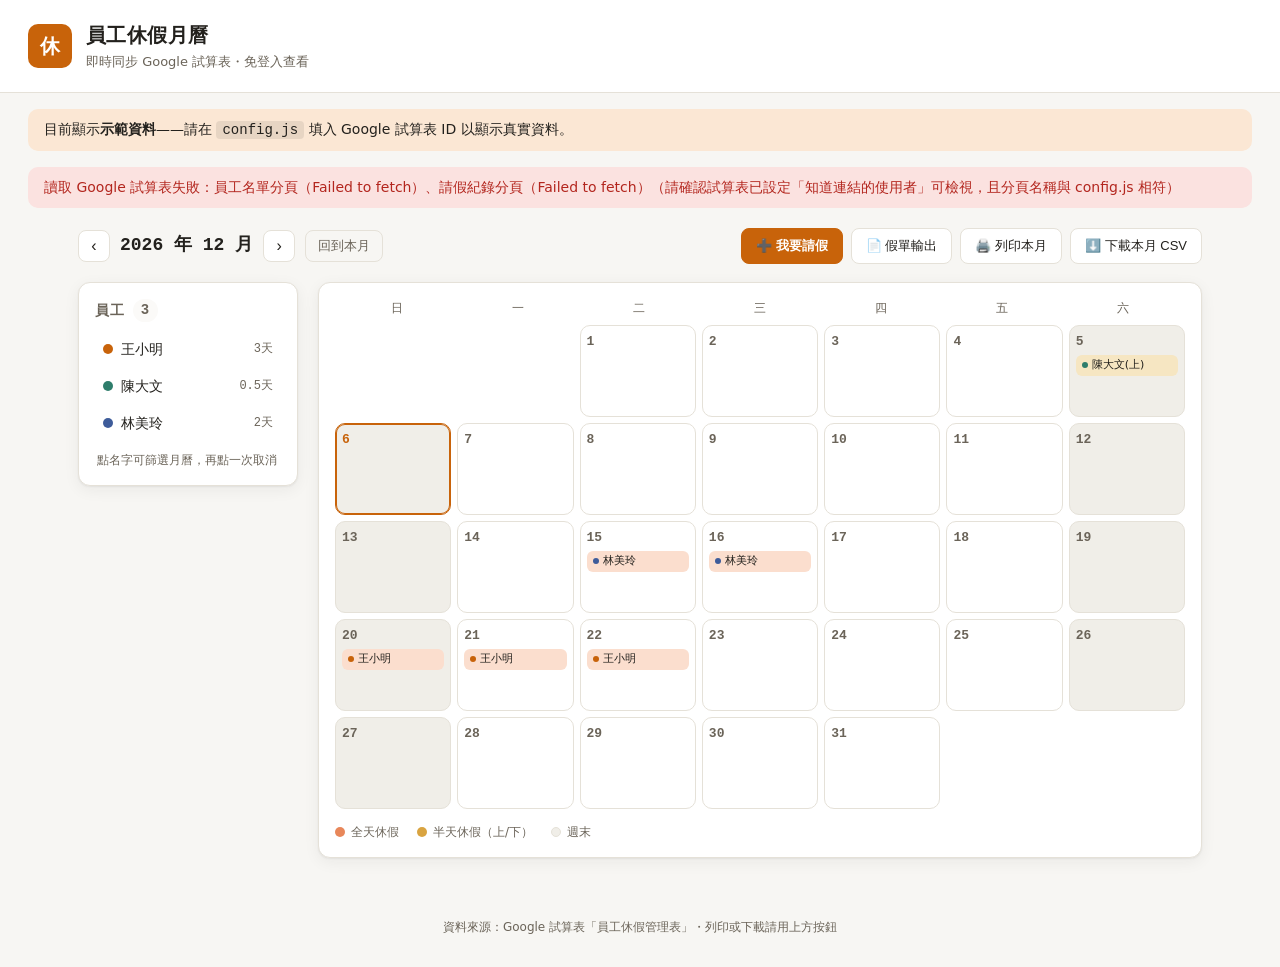
==== index.html @ 4aa6714b "「我要請假」新增選項：送出成功後可直接接續產生正式假單 - leaveForm 新增核取方塊「送出成功後，順便產生正式假單並列印」 - 勾選時送出成功會自動帶姓名/起訖日期開啟「假單輸出」對話框，不用" ====
<!doctype html>
<html lang="zh-Hant">
<head>
<meta charset="UTF-8">
<meta name="viewport" content="width=device-width, initial-scale=1">
<title id="pageTitle">員工休假月曆</title>
<link rel="icon" href="data:image/svg+xml,%3Csvg xmlns='http://www.w3.org/2000/svg' viewBox='0 0 100 100'%3E%3Crect width='100' height='100' rx='20' fill='%23C8630A'/%3E%3Ctext x='50' y='68' font-size='58' text-anchor='middle' fill='white' font-family='Arial'%3E休%3C/text%3E%3C/svg%3E">
<link rel="stylesheet" href="style.css">
</head>
<body>
<header class="topbar">
  <div class="brand">
    <span class="brand-mark" aria-hidden="true">休</span>
    <div>
      <h1 id="companyName">員工休假月曆</h1>
      <p class="subtitle">即時同步 Google 試算表・免登入查看</p>
    </div>
  </div>
</header>

<div id="demoBanner" class="banner" hidden>
  目前顯示<strong>示範資料</strong>——請在 <code>config.js</code> 填入 Google 試算表 ID 以顯示真實資料。
</div>
<div id="errorBanner" class="banner banner-error" hidden></div>

<main>
  <div class="toolbar">
    <div class="month-nav">
      <button id="prevMonth" class="icon-btn" aria-label="上個月">‹</button>
      <div class="month-label" id="monthLabel">2026 年 9 月</div>
      <button id="nextMonth" class="icon-btn" aria-label="下個月">›</button>
      <button id="todayBtn" class="ghost-btn">回到本月</button>
    </div>
    <div class="actions">
      <button id="addLeaveBtn" class="action-btn action-primary">➕ 我要請假</button>
      <button id="leaveFormBtn" class="action-btn">📄 假單輸出</button>
      <button id="printBtn" class="action-btn">🖨️ 列印本月</button>
      <button id="downloadBtn" class="action-btn">⬇️ 下載本月 CSV</button>
      <a id="sheetLink" class="action-btn action-link" href="#" target="_blank" rel="noopener">📄 開啟完整試算表</a>
    </div>
  </div>

  <div class="layout">
    <aside class="roster" aria-label="員工列表">
      <h2>員工<span id="empCount" class="count-pill">0</span></h2>
      <ul id="employeeList" class="employee-list"></ul>
      <p class="hint">點名字可篩選月曆，再點一次取消</p>
    </aside>

    <section class="calendar-wrap" aria-label="休假月曆">
      <div class="weekday-row">
        <span>日</span><span>一</span><span>二</span><span>三</span><span>四</span><span>五</span><span>六</span>
      </div>
      <div id="calendarGrid" class="calendar-grid"></div>
      <div class="legend">
        <span class="legend-item"><i class="dot dot-full"></i>全天休假</span>
        <span class="legend-item"><i class="dot dot-half"></i>半天休假（上/下）</span>
        <span class="legend-item"><i class="dot dot-weekend"></i>週末</span>
      </div>
    </section>
  </div>
</main>

<dialog id="leaveDialog" class="leave-dialog">
  <form id="leaveForm" method="dialog">
    <h2>請假申請</h2>
    <label>
      姓名
      <input id="fName" name="name" list="empNames" placeholder="選擇或輸入姓名" required autocomplete="off" maxlength="20">
      <datalist id="empNames"></datalist>
    </label>
    <p class="field-hint">名單裡沒有你的名字？直接輸入新名字送出即可自動加入員工名單。</p>
    <div class="field-row">
      <label>
        開始日期
        <input id="fStart" name="start" type="date" required>
      </label>
      <label>
        結束日期
        <input id="fEnd" name="end" type="date" required>
      </label>
    </div>
    <label>
      假別
      <select id="fType" name="type">
        <option value="全天">全天</option>
        <option value="上午半天">上午半天</option>
        <option value="下午半天">下午半天</option>
      </select>
    </label>
    <p class="field-hint">半天假請把開始日期和結束日期設成同一天。</p>
    <label>
      備註（選填）
      <input id="fNote" name="note" type="text" maxlength="80" placeholder="例如：返鄉處理家事">
    </label>
    <label>
      通關密碼
      <input id="fPassword" name="password" type="password" autocomplete="off" placeholder="向管理者索取">
    </label>
    <label class="pf-checkbox-inline">
      <input type="checkbox" id="fAlsoPrintForm">
      送出成功後，順便產生正式假單並列印
    </label>
    <div id="formStatus" class="form-status" hidden></div>
    <div class="dialog-actions">
      <button type="button" id="cancelLeaveBtn" class="ghost-btn">取消</button>
      <button type="submit" id="submitLeaveBtn" class="action-btn action-primary">送出</button>
    </div>
  </form>
</dialog>

<dialog id="leaveFormDialog" class="leave-dialog leave-form-dialog">
  <form id="leaveFormForm">
    <h2>假單輸出</h2>
    <p class="field-hint">填完按「產生假單並列印」，會開瀏覽器列印視窗，選「另存為 PDF」即可自選存放資料夾。這裡填的資料不會存進 Google 試算表。</p>
    <label>
      姓名
      <input id="pfNameInput" list="empNames" placeholder="選擇或輸入姓名" required autocomplete="off" maxlength="20">
    </label>
    <label>
      工地名稱
      <input id="pfSiteInput" type="text" placeholder="例如：洲際LNG接收站工程" maxlength="40">
    </label>
    <label>
      職務代理人
      <input id="pfProxyInput" type="text" placeholder="不指定可留空" maxlength="20">
    </label>
    <fieldset class="pf-type-fieldset">
      <legend>假別</legend>
      <label class="pf-radio"><input type="radio" name="pfType" value="婚假" required> 婚假</label>
      <label class="pf-radio"><input type="radio" name="pfType" value="事假"> 事假</label>
      <label class="pf-radio"><input type="radio" name="pfType" value="病假"> 病假</label>
      <label class="pf-radio"><input type="radio" name="pfType" value="喪假"> 喪假</label>
    </fieldset>
    <p class="field-hint">婚假／病假／喪假請另外檢附證明文件，這裡不處理附件。</p>

    <p class="pf-section-label">請假起：</p>
    <div class="pf-datetime-row">
      <input id="pfStartDate" type="date" required>
      <select id="pfStartAmpm"><option value="上午">上午</option><option value="下午">下午</option></select>
      <input id="pfStartHour" type="number" min="1" max="12" placeholder="時" value="9">
      <input id="pfStartMin" type="number" min="0" max="59" placeholder="分" value="0">
    </div>
    <p class="pf-section-label">請假迄：</p>
    <div class="pf-datetime-row">
      <input id="pfEndDate" type="date" required>
      <select id="pfEndAmpm"><option value="上午">上午</option><option value="下午" selected>下午</option></select>
      <input id="pfEndHour" type="number" min="1" max="12" placeholder="時" value="6">
      <input id="pfEndMin" type="number" min="0" max="59" placeholder="分" value="0">
    </div>

    <p class="pf-section-label">請假日時數（共計）：</p>
    <div class="field-row">
      <label>
        天
        <input id="pfDaysInput" type="number" min="0" step="0.5" placeholder="天">
      </label>
      <label>
        時
        <input id="pfHoursInput" type="number" min="0" step="0.5" placeholder="時">
      </label>
    </div>
    <label>
      交辦事項（選填）
      <textarea id="pfHandoverInput" rows="2" maxlength="200" placeholder="請假期間工作如何交接"></textarea>
    </label>

    <div id="pfFormStatus" class="form-status error" hidden></div>
    <div class="dialog-actions">
      <button type="button" id="leaveFormCancelBtn" class="ghost-btn">取消</button>
      <button type="submit" class="action-btn action-primary">產生假單並列印</button>
    </div>
  </form>
</dialog>

<div id="printLeaveForm" class="print-leave-form">
  <table>
    <tbody>
      <tr><td colspan="5" class="pf-header-companies">坤鎔營造股份有限公司　　　專壹營造股份有限公司　　　裕發營造工程有限公司</td></tr>
      <tr><td colspan="5" class="pf-form-title">請　假　單</td></tr>
      <tr>
        <td colspan="3">工地名稱：<span id="pfOutSite"></span></td>
        <td colspan="2">請假填寫日期：<span id="pfOutFillDate"></span></td>
      </tr>
      <tr>
        <td colspan="3">姓　　名：<span id="pfOutName"></span></td>
        <td colspan="2">職務代理人：<span id="pfOutProxy"></span></td>
      </tr>
      <tr><td colspan="5" class="pf-label-cell">請假事由</td></tr>
      <tr>
        <td colspan="5" class="pf-checkbox-row">
          婚假<span id="pfOutChkMarriage" class="pf-checkbox"></span>
          事假<span id="pfOutChkPersonal" class="pf-checkbox"></span>
          病假<span id="pfOutChkSick" class="pf-checkbox"></span>
          喪假<span id="pfOutChkFuneral" class="pf-checkbox"></span>
          　（婚、病、喪假請檢附相關證明文件）
        </td>
      </tr>
      <tr><td colspan="5">請假日期：自　<span id="pfOutStart"></span>　起</td></tr>
      <tr><td colspan="5">　　　　　至　<span id="pfOutEnd"></span>　止</td></tr>
      <tr><td colspan="5">請假日時數：共計　<span id="pfOutDays"></span>　天　<span id="pfOutHours"></span>　時</td></tr>
      <tr><td colspan="5" class="pf-handover-cell">交辦事項：<span id="pfOutHandover"></span></td></tr>
      <tr class="pf-sign-row">
        <td colspan="2">董事長</td>
        <td colspan="1">總經理</td>
        <td colspan="2">經理</td>
      </tr>
    </tbody>
  </table>
</div>

<footer class="pagefoot">
  資料來源：Google 試算表「員工休假管理表」・列印或下載請用上方按鈕
</footer>

<script src="config.js"></script>
<script src="app.js"></script>
</body>
</html>
---- style.css ----
:root {
  --bg: #F7F6F3;
  --surface: #FFFFFF;
  --surface-2: #FBFAF8;
  --text: #23211D;
  --text-muted: #6B6459;
  --border: #E5E1D8;
  --accent: #C8630A;
  --accent-soft: #FBE7D4;
  --full: #E8875A;
  --full-soft: #FBDECE;
  --half: #D9A441;
  --half-soft: #F6E6C2;
  --weekend: #F0EEE8;
  --danger: #B3261E;
  --danger-soft: #FBE2E0;
  --shadow: 0 1px 2px rgba(35,33,29,.06), 0 4px 16px rgba(35,33,29,.06);
  --radius: 12px;
  --font-ui: "Noto Sans TC", "PingFang TC", "Microsoft JhengHei", system-ui, sans-serif;
  --font-num: "Roboto Mono", ui-monospace, "SFMono-Regular", Menlo, monospace;
}

@media (prefers-color-scheme: dark) {
  :root {
    --bg: #1B1A17;
    --surface: #242220;
    --surface-2: #2B2925;
    --text: #EFEBE3;
    --text-muted: #A69E90;
    --border: #3A3733;
    --accent: #E08A3E;
    --accent-soft: #3A2A18;
    --full: #E08A3E;
    --full-soft: #3D2A17;
    --half: #D9B75B;
    --half-soft: #3A3018;
    --weekend: #232120;
    --danger: #E5847D;
    --danger-soft: #3A2220;
    --shadow: 0 1px 2px rgba(0,0,0,.3), 0 4px 16px rgba(0,0,0,.3);
  }
}

* { box-sizing: border-box; }
html, body { margin: 0; padding: 0; }
body {
  background: var(--bg);
  color: var(--text);
  font-family: var(--font-ui);
  line-height: 1.5;
}

.topbar {
  display: flex;
  align-items: center;
  padding: 20px 28px;
  border-bottom: 1px solid var(--border);
  background: var(--surface);
}
.brand { display: flex; align-items: center; gap: 14px; }
.brand-mark {
  display: inline-flex;
  align-items: center;
  justify-content: center;
  width: 44px; height: 44px;
  border-radius: 10px;
  background: var(--accent);
  color: #fff;
  font-weight: 700;
  font-size: 20px;
  flex: none;
}
.topbar h1 { font-size: 20px; margin: 0; letter-spacing: .02em; }
.subtitle { margin: 2px 0 0; font-size: 13px; color: var(--text-muted); }

.banner {
  margin: 16px 28px 0;
  padding: 10px 16px;
  border-radius: 10px;
  background: var(--accent-soft);
  color: var(--text);
  font-size: 14px;
}
.banner code {
  background: rgba(0,0,0,.08);
  padding: 1px 6px;
  border-radius: 4px;
  font-family: var(--font-num);
}
.banner-error { background: var(--danger-soft); color: var(--danger); }

main { padding: 20px 28px 40px; max-width: 1180px; margin: 0 auto; }

.toolbar {
  display: flex;
  align-items: center;
  justify-content: space-between;
  flex-wrap: wrap;
  gap: 12px;
  margin-bottom: 18px;
}
.month-nav { display: flex; align-items: center; gap: 10px; }
.month-label {
  font-family: var(--font-num);
  font-variant-numeric: tabular-nums;
  font-size: 18px;
  font-weight: 700;
  min-width: 130px;
  text-align: center;
}
.icon-btn {
  width: 32px; height: 32px;
  border-radius: 8px;
  border: 1px solid var(--border);
  background: var(--surface);
  color: var(--text);
  font-size: 16px;
  cursor: pointer;
}
.icon-btn:hover { background: var(--surface-2); }
.ghost-btn {
  border: 1px solid var(--border);
  background: transparent;
  color: var(--text-muted);
  border-radius: 8px;
  padding: 6px 12px;
  font-size: 13px;
  cursor: pointer;
}
.ghost-btn:hover { color: var(--text); border-color: var(--accent); }

.actions { display: flex; gap: 8px; flex-wrap: wrap; }
.action-btn {
  border: 1px solid var(--border);
  background: var(--surface);
  color: var(--text);
  border-radius: 8px;
  padding: 8px 14px;
  font-size: 13px;
  cursor: pointer;
  text-decoration: none;
  display: inline-flex;
  align-items: center;
  gap: 6px;
}
.action-btn:hover { border-color: var(--accent); color: var(--accent); }
.action-primary {
  background: var(--accent);
  border-color: var(--accent);
  color: #fff;
  font-weight: 700;
}
.action-primary:hover { background: var(--accent); color: #fff; opacity: .9; }
.action-btn:disabled { opacity: .5; cursor: not-allowed; }

.layout {
  display: grid;
  grid-template-columns: 220px 1fr;
  gap: 20px;
  align-items: start;
}
@media (max-width: 780px) {
  .layout { grid-template-columns: 1fr; }
}

.roster {
  background: var(--surface);
  border: 1px solid var(--border);
  border-radius: var(--radius);
  padding: 16px;
  box-shadow: var(--shadow);
}
.roster h2 {
  font-size: 14px;
  margin: 0 0 10px;
  display: flex;
  align-items: center;
  gap: 8px;
  color: var(--text-muted);
  text-transform: uppercase;
  letter-spacing: .06em;
}
.count-pill {
  background: var(--surface-2);
  border-radius: 999px;
  padding: 1px 8px;
  font-family: var(--font-num);
}
.employee-list { list-style: none; margin: 0; padding: 0; display: flex; flex-direction: column; gap: 2px; }
.employee-item {
  display: flex;
  align-items: center;
  gap: 8px;
  padding: 7px 8px;
  border-radius: 8px;
  cursor: pointer;
  font-size: 14px;
}
.employee-item:hover { background: var(--surface-2); }
.employee-item.active { background: var(--accent-soft); font-weight: 700; }
.employee-item .dot { width: 10px; height: 10px; border-radius: 50%; flex: none; }
.employee-item .days {
  margin-left: auto;
  font-family: var(--font-num);
  font-variant-numeric: tabular-nums;
  color: var(--text-muted);
  font-size: 12px;
}
.hint { font-size: 12px; color: var(--text-muted); margin: 10px 2px 0; }

.calendar-wrap {
  background: var(--surface);
  border: 1px solid var(--border);
  border-radius: var(--radius);
  padding: 16px;
  box-shadow: var(--shadow);
}
.weekday-row {
  display: grid;
  grid-template-columns: repeat(7, 1fr);
  font-size: 12px;
  color: var(--text-muted);
  padding: 0 2px 8px;
  text-align: center;
}
.calendar-grid {
  display: grid;
  grid-template-columns: repeat(7, 1fr);
  gap: 6px;
}
.day-cell {
  min-height: 92px;
  border-radius: 10px;
  border: 1px solid var(--border);
  padding: 6px 6px 8px;
  background: var(--surface);
  display: flex;
  flex-direction: column;
  gap: 4px;
}
.day-cell.weekend { background: var(--weekend); }
.day-cell.empty { border-style: dashed; background: transparent; border-color: transparent; }
.day-cell.today { border-color: var(--accent); box-shadow: 0 0 0 1px var(--accent) inset; }
.day-num {
  font-family: var(--font-num);
  font-variant-numeric: tabular-nums;
  font-size: 13px;
  font-weight: 700;
  color: var(--text-muted);
}
.day-cell.today .day-num { color: var(--accent); }
.chip-stack { display: flex; flex-direction: column; gap: 3px; overflow: hidden; }
.chip {
  font-size: 11px;
  padding: 2px 6px;
  border-radius: 6px;
  display: flex;
  align-items: center;
  gap: 4px;
  white-space: nowrap;
  overflow: hidden;
  text-overflow: ellipsis;
  background: var(--full-soft);
  color: var(--text);
}
.chip.half { background: var(--half-soft); }
.chip i.dot { width: 6px; height: 6px; border-radius: 50%; flex: none; }
.chip.dimmed { opacity: .25; }

.legend { display: flex; gap: 18px; margin-top: 14px; font-size: 12px; color: var(--text-muted); flex-wrap: wrap; }
.legend-item { display: flex; align-items: center; gap: 6px; }
.dot { display: inline-block; width: 10px; height: 10px; border-radius: 50%; }
.dot-full { background: var(--full); }
.dot-half { background: var(--half); }
.dot-weekend { background: var(--weekend); border: 1px solid var(--border); }

.pagefoot {
  text-align: center;
  color: var(--text-muted);
  font-size: 12px;
  padding: 20px 0 32px;
}

.leave-dialog {
  border: none;
  border-radius: var(--radius);
  padding: 22px 24px 20px;
  width: min(420px, 90vw);
  background: var(--surface);
  color: var(--text);
  box-shadow: var(--shadow);
}
.leave-dialog::backdrop { background: rgba(20, 18, 15, .55); }
.leave-dialog h2 { margin: 0 0 16px; font-size: 18px; }
.leave-dialog form { display: flex; flex-direction: column; gap: 12px; }
.leave-dialog label {
  display: flex;
  flex-direction: column;
  gap: 5px;
  font-size: 13px;
  color: var(--text-muted);
}
.leave-dialog input, .leave-dialog select {
  font: inherit;
  font-size: 14px;
  color: var(--text);
  background: var(--surface-2);
  border: 1px solid var(--border);
  border-radius: 8px;
  padding: 8px 10px;
}
.leave-dialog input:focus, .leave-dialog select:focus {
  outline: none;
  border-color: var(--accent);
}
.field-row { display: grid; grid-template-columns: minmax(0, 1fr) minmax(0, 1fr); gap: 10px; }
.field-hint { margin: -6px 0 0; font-size: 12px; color: var(--text-muted); }
.dialog-actions { display: flex; justify-content: flex-end; gap: 10px; margin-top: 6px; }
.form-status {
  font-size: 13px;
  padding: 8px 10px;
  border-radius: 8px;
  background: var(--accent-soft);
}
.form-status.error { background: var(--danger-soft); color: var(--danger); }
.form-status.success { background: var(--full-soft); }

@media print {
  .topbar .subtitle, .banner, .toolbar .actions, .hint, .ghost-btn, .leave-dialog, .icon-btn { display: none !important; }
  body { background: #fff; }
  .roster, .calendar-wrap { box-shadow: none; border-color: #ccc; }
  .layout { grid-template-columns: 160px 1fr; }
  main { padding: 0; max-width: none; }
  .day-cell { min-height: 70px; }
}

/* ---------- 假單輸出表單 ---------- */
.pf-type-fieldset {
  border: 1px solid var(--border);
  border-radius: 8px;
  padding: 8px 12px 10px;
  margin: 0;
}
.pf-type-fieldset legend { font-size: 13px; color: var(--text-muted); padding: 0 4px; }
.pf-radio { flex-direction: row !important; align-items: center; gap: 6px !important; display: inline-flex; font-size: 14px; color: var(--text); margin-right: 14px; }
.pf-radio input { width: auto; padding: 0; }
.pf-checkbox-inline {
  flex-direction: row !important; align-items: center; gap: 8px !important;
  font-size: 13px; color: var(--text);
}
.pf-checkbox-inline input { width: auto; padding: 0; flex: none; }
.pf-section-label { margin: 2px 0 -4px; font-size: 13px; color: var(--text-muted); }
.pf-datetime-row { display: grid; grid-template-columns: minmax(0,1.4fr) minmax(0,1fr) minmax(0,.8fr) minmax(0,.8fr); gap: 8px; }
.pf-datetime-row input, .pf-datetime-row select {
  font: inherit; font-size: 14px; color: var(--text);
  background: var(--surface-2); border: 1px solid var(--border);
  border-radius: 8px; padding: 8px 8px;
  min-width: 0;
}
@media (max-width: 480px) {
  .pf-datetime-row { grid-template-columns: minmax(0,1fr) minmax(0,1fr); }
}
.leave-dialog textarea {
  font: inherit; font-size: 14px; color: var(--text);
  background: var(--surface-2); border: 1px solid var(--border);
  border-radius: 8px; padding: 8px 10px; resize: vertical;
}

/* ---------- 假單列印範本（平時隱藏，只有列印假單時顯示） ---------- */
.print-leave-form { display: none; }
.print-leave-form table { width: 100%; border-collapse: collapse; font-size: 15px; color: #000; }
.print-leave-form td { border: 1px solid #000; padding: 10px 12px; vertical-align: top; }
.pf-header-companies { text-align: center; font-size: 13px; letter-spacing: .02em; }
.pf-form-title { text-align: center; font-size: 24px; font-weight: 700; letter-spacing: .3em; padding: 12px 0; }
.pf-label-cell { font-weight: 700; background: #f0f0f0; }
.pf-checkbox-row { line-height: 1.9; }
.pf-checkbox { display: inline-block; min-width: 16px; }
.pf-handover-cell { height: 70px; }
.pf-sign-row td { height: 90px; text-align: center; font-weight: 700; vertical-align: top; padding-top: 10px; }

@media print {
  body.printing-leave-form > *:not(.print-leave-form) { display: none !important; }
  body.printing-leave-form .print-leave-form { display: block; }
  body.printing-leave-form { background: #fff; }
}
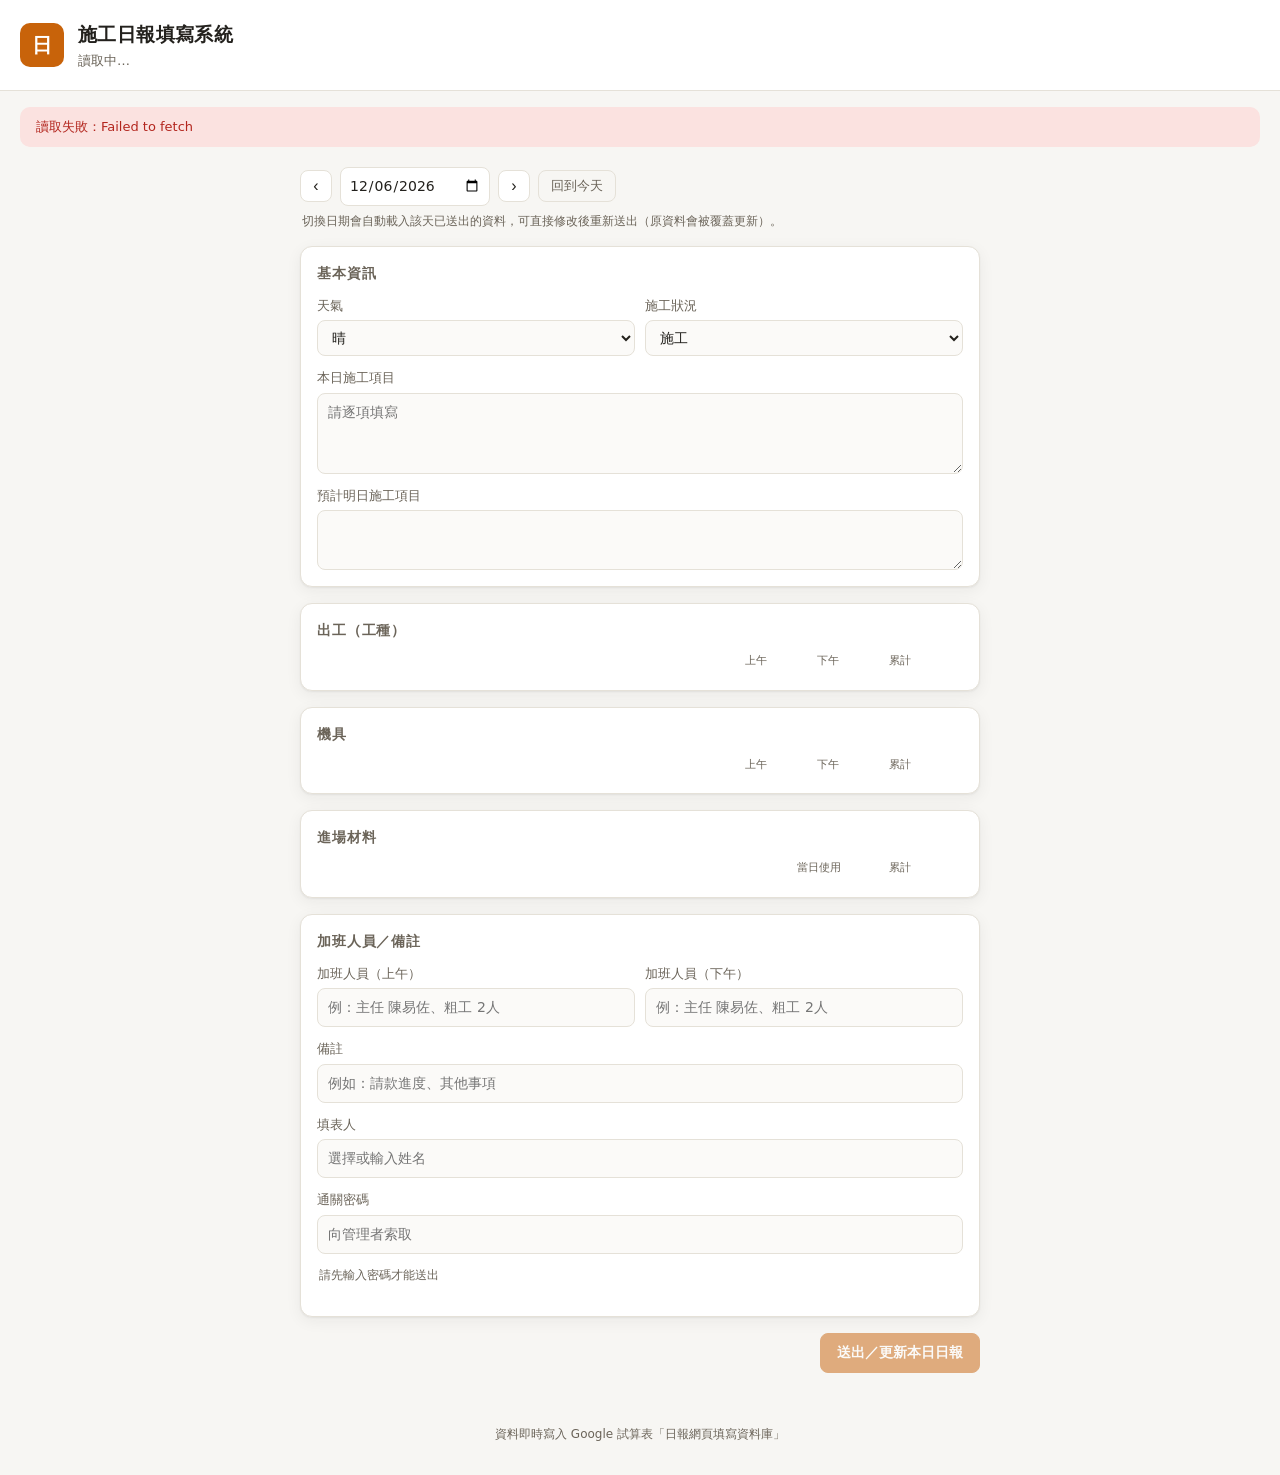
==== commit eb177945: "Phase 3：前端網頁完成，並修正日期比對 bug - index.html/style.css/app.js：手機優先表單，動態渲染工種/機具/材料清單、   即時累計顯示、切換日期自動預填（up" ====
--- a/index.html
+++ b/index.html
@@ -3,215 +3,108 @@
 <head>
 <meta charset="UTF-8">
 <meta name="viewport" content="width=device-width, initial-scale=1">
-<title id="pageTitle">員工休假月曆</title>
-<link rel="icon" href="data:image/svg+xml,%3Csvg xmlns='http://www.w3.org/2000/svg' viewBox='0 0 100 100'%3E%3Crect width='100' height='100' rx='20' fill='%23C8630A'/%3E%3Ctext x='50' y='68' font-size='58' text-anchor='middle' fill='white' font-family='Arial'%3E休%3C/text%3E%3C/svg%3E">
+<title id="pageTitle">施工日報填寫系統</title>
+<link rel="icon" href="data:image/svg+xml,%3Csvg xmlns='http://www.w3.org/2000/svg' viewBox='0 0 100 100'%3E%3Crect width='100' height='100' rx='20' fill='%23C8630A'/%3E%3Ctext x='50' y='68' font-size='50' text-anchor='middle' fill='white' font-family='Arial'%3E日%3C/text%3E%3C/svg%3E">
 <link rel="stylesheet" href="style.css">
 </head>
 <body>
 <header class="topbar">
   <div class="brand">
-    <span class="brand-mark" aria-hidden="true">休</span>
+    <span class="brand-mark" aria-hidden="true">日</span>
     <div>
-      <h1 id="companyName">員工休假月曆</h1>
-      <p class="subtitle">即時同步 Google 試算表・免登入查看</p>
+      <h1 id="companyName">施工日報填寫系統</h1>
+      <p class="subtitle" id="projectName">讀取中…</p>
     </div>
   </div>
 </header>
 
-<div id="demoBanner" class="banner" hidden>
-  目前顯示<strong>示範資料</strong>——請在 <code>config.js</code> 填入 Google 試算表 ID 以顯示真實資料。
-</div>
 <div id="errorBanner" class="banner banner-error" hidden></div>
 
 <main>
-  <div class="toolbar">
-    <div class="month-nav">
-      <button id="prevMonth" class="icon-btn" aria-label="上個月">‹</button>
-      <div class="month-label" id="monthLabel">2026 年 9 月</div>
-      <button id="nextMonth" class="icon-btn" aria-label="下個月">›</button>
-      <button id="todayBtn" class="ghost-btn">回到本月</button>
+  <form id="reportForm">
+    <div class="date-bar">
+      <button type="button" id="prevDayBtn" class="icon-btn" aria-label="前一天">‹</button>
+      <input type="date" id="fDate">
+      <button type="button" id="nextDayBtn" class="icon-btn" aria-label="後一天">›</button>
+      <button type="button" id="todayBtn" class="ghost-btn">回到今天</button>
+      <span id="loadStatus" class="load-status"></span>
     </div>
-    <div class="actions">
-      <button id="addLeaveBtn" class="action-btn action-primary">➕ 我要請假</button>
-      <button id="leaveFormBtn" class="action-btn">📄 假單輸出</button>
-      <button id="printBtn" class="action-btn">🖨️ 列印本月</button>
-      <button id="downloadBtn" class="action-btn">⬇️ 下載本月 CSV</button>
-      <a id="sheetLink" class="action-btn action-link" href="#" target="_blank" rel="noopener">📄 開啟完整試算表</a>
+    <p class="field-hint">切換日期會自動載入該天已送出的資料，可直接修改後重新送出（原資料會被覆蓋更新）。</p>
+
+    <section class="card">
+      <h2>基本資訊</h2>
+      <div class="field-row">
+        <label>天氣
+          <select id="fWeather">
+            <option value="晴">晴</option>
+            <option value="陰">陰</option>
+            <option value="雨">雨</option>
+          </select>
+        </label>
+        <label>施工狀況
+          <select id="fStatus">
+            <option value="施工">施工</option>
+            <option value="休息">休息</option>
+          </select>
+        </label>
+      </div>
+      <label>本日施工項目
+        <textarea id="fTodayWork" rows="3" placeholder="請逐項填寫"></textarea>
+      </label>
+      <label>預計明日施工項目
+        <textarea id="fTomorrowPlan" rows="2"></textarea>
+      </label>
+    </section>
+
+    <section class="card">
+      <h2>出工（工種）</h2>
+      <div class="item-list-head"><span></span><span>上午</span><span>下午</span><span>累計</span></div>
+      <div id="laborList" class="item-list"></div>
+    </section>
+
+    <section class="card">
+      <h2>機具</h2>
+      <div class="item-list-head"><span></span><span>上午</span><span>下午</span><span>累計</span></div>
+      <div id="equipmentList" class="item-list"></div>
+    </section>
+
+    <section class="card">
+      <h2>進場材料</h2>
+      <div class="item-list-head material"><span></span><span>當日使用</span><span>累計</span></div>
+      <div id="materialList" class="item-list"></div>
+    </section>
+
+    <section class="card">
+      <h2>加班人員／備註</h2>
+      <div class="field-row">
+        <label>加班人員（上午）
+          <input type="text" id="fOvertimeAM" placeholder="例：主任 陳易佐、粗工 2人">
+        </label>
+        <label>加班人員（下午）
+          <input type="text" id="fOvertimePM" placeholder="例：主任 陳易佐、粗工 2人">
+        </label>
+      </div>
+      <label>備註
+        <input type="text" id="fRemark" placeholder="例如：請款進度、其他事項">
+      </label>
+      <label>填表人
+        <input id="fReporter" list="reporterNames" placeholder="選擇或輸入姓名" required autocomplete="off" maxlength="20">
+        <datalist id="reporterNames"></datalist>
+      </label>
+      <label>通關密碼
+        <input id="fPassword" type="password" autocomplete="off" placeholder="向管理者索取">
+      </label>
+      <p id="passwordHint" class="field-hint">請先輸入密碼才能送出</p>
+    </section>
+
+    <div id="formStatus" class="form-status" hidden></div>
+    <div class="submit-bar">
+      <button type="submit" id="submitBtn" class="action-btn action-primary">送出／更新本日日報</button>
     </div>
-  </div>
-
-  <div class="layout">
-    <aside class="roster" aria-label="員工列表">
-      <h2>員工<span id="empCount" class="count-pill">0</span></h2>
-      <ul id="employeeList" class="employee-list"></ul>
-      <p class="hint">點名字可篩選月曆，再點一次取消</p>
-    </aside>
-
-    <section class="calendar-wrap" aria-label="休假月曆">
-      <div class="weekday-row">
-        <span>日</span><span>一</span><span>二</span><span>三</span><span>四</span><span>五</span><span>六</span>
-      </div>
-      <div id="calendarGrid" class="calendar-grid"></div>
-      <div class="legend">
-        <span class="legend-item"><i class="dot dot-full"></i>全天休假</span>
-        <span class="legend-item"><i class="dot dot-half"></i>半天休假（上/下）</span>
-        <span class="legend-item"><i class="dot dot-weekend"></i>週末</span>
-      </div>
-    </section>
-  </div>
+  </form>
 </main>
 
-<dialog id="leaveDialog" class="leave-dialog">
-  <form id="leaveForm" method="dialog">
-    <h2>請假申請</h2>
-    <label>
-      姓名
-      <input id="fName" name="name" list="empNames" placeholder="選擇或輸入姓名" required autocomplete="off" maxlength="20">
-      <datalist id="empNames"></datalist>
-    </label>
-    <p class="field-hint">名單裡沒有你的名字？直接輸入新名字送出即可自動加入員工名單。</p>
-    <div class="field-row">
-      <label>
-        開始日期
-        <input id="fStart" name="start" type="date" required>
-      </label>
-      <label>
-        結束日期
-        <input id="fEnd" name="end" type="date" required>
-      </label>
-    </div>
-    <label>
-      假別
-      <select id="fType" name="type">
-        <option value="全天">全天</option>
-        <option value="上午半天">上午半天</option>
-        <option value="下午半天">下午半天</option>
-      </select>
-    </label>
-    <p class="field-hint">半天假請把開始日期和結束日期設成同一天。</p>
-    <label>
-      備註（選填）
-      <input id="fNote" name="note" type="text" maxlength="80" placeholder="例如：返鄉處理家事">
-    </label>
-    <label>
-      通關密碼
-      <input id="fPassword" name="password" type="password" autocomplete="off" placeholder="向管理者索取">
-    </label>
-    <label class="pf-checkbox-inline">
-      <input type="checkbox" id="fAlsoPrintForm">
-      送出成功後，順便產生正式假單並列印
-    </label>
-    <div id="formStatus" class="form-status" hidden></div>
-    <div class="dialog-actions">
-      <button type="button" id="cancelLeaveBtn" class="ghost-btn">取消</button>
-      <button type="submit" id="submitLeaveBtn" class="action-btn action-primary">送出</button>
-    </div>
-  </form>
-</dialog>
-
-<dialog id="leaveFormDialog" class="leave-dialog leave-form-dialog">
-  <form id="leaveFormForm">
-    <h2>假單輸出</h2>
-    <p class="field-hint">填完按「產生假單並列印」，會開瀏覽器列印視窗，選「另存為 PDF」即可自選存放資料夾。這裡填的資料不會存進 Google 試算表。</p>
-    <label>
-      姓名
-      <input id="pfNameInput" list="empNames" placeholder="選擇或輸入姓名" required autocomplete="off" maxlength="20">
-    </label>
-    <label>
-      工地名稱
-      <input id="pfSiteInput" type="text" placeholder="例如：洲際LNG接收站工程" maxlength="40">
-    </label>
-    <label>
-      職務代理人
-      <input id="pfProxyInput" type="text" placeholder="不指定可留空" maxlength="20">
-    </label>
-    <fieldset class="pf-type-fieldset">
-      <legend>假別</legend>
-      <label class="pf-radio"><input type="radio" name="pfType" value="婚假" required> 婚假</label>
-      <label class="pf-radio"><input type="radio" name="pfType" value="事假"> 事假</label>
-      <label class="pf-radio"><input type="radio" name="pfType" value="病假"> 病假</label>
-      <label class="pf-radio"><input type="radio" name="pfType" value="喪假"> 喪假</label>
-    </fieldset>
-    <p class="field-hint">婚假／病假／喪假請另外檢附證明文件，這裡不處理附件。</p>
-
-    <p class="pf-section-label">請假起：</p>
-    <div class="pf-datetime-row">
-      <input id="pfStartDate" type="date" required>
-      <select id="pfStartAmpm"><option value="上午">上午</option><option value="下午">下午</option></select>
-      <input id="pfStartHour" type="number" min="1" max="12" placeholder="時" value="9">
-      <input id="pfStartMin" type="number" min="0" max="59" placeholder="分" value="0">
-    </div>
-    <p class="pf-section-label">請假迄：</p>
-    <div class="pf-datetime-row">
-      <input id="pfEndDate" type="date" required>
-      <select id="pfEndAmpm"><option value="上午">上午</option><option value="下午" selected>下午</option></select>
-      <input id="pfEndHour" type="number" min="1" max="12" placeholder="時" value="6">
-      <input id="pfEndMin" type="number" min="0" max="59" placeholder="分" value="0">
-    </div>
-
-    <p class="pf-section-label">請假日時數（共計）：</p>
-    <div class="field-row">
-      <label>
-        天
-        <input id="pfDaysInput" type="number" min="0" step="0.5" placeholder="天">
-      </label>
-      <label>
-        時
-        <input id="pfHoursInput" type="number" min="0" step="0.5" placeholder="時">
-      </label>
-    </div>
-    <label>
-      交辦事項（選填）
-      <textarea id="pfHandoverInput" rows="2" maxlength="200" placeholder="請假期間工作如何交接"></textarea>
-    </label>
-
-    <div id="pfFormStatus" class="form-status error" hidden></div>
-    <div class="dialog-actions">
-      <button type="button" id="leaveFormCancelBtn" class="ghost-btn">取消</button>
-      <button type="submit" class="action-btn action-primary">產生假單並列印</button>
-    </div>
-  </form>
-</dialog>
-
-<div id="printLeaveForm" class="print-leave-form">
-  <table>
-    <tbody>
-      <tr><td colspan="5" class="pf-header-companies">坤鎔營造股份有限公司　　　專壹營造股份有限公司　　　裕發營造工程有限公司</td></tr>
-      <tr><td colspan="5" class="pf-form-title">請　假　單</td></tr>
-      <tr>
-        <td colspan="3">工地名稱：<span id="pfOutSite"></span></td>
-        <td colspan="2">請假填寫日期：<span id="pfOutFillDate"></span></td>
-      </tr>
-      <tr>
-        <td colspan="3">姓　　名：<span id="pfOutName"></span></td>
-        <td colspan="2">職務代理人：<span id="pfOutProxy"></span></td>
-      </tr>
-      <tr><td colspan="5" class="pf-label-cell">請假事由</td></tr>
-      <tr>
-        <td colspan="5" class="pf-checkbox-row">
-          婚假<span id="pfOutChkMarriage" class="pf-checkbox"></span>
-          事假<span id="pfOutChkPersonal" class="pf-checkbox"></span>
-          病假<span id="pfOutChkSick" class="pf-checkbox"></span>
-          喪假<span id="pfOutChkFuneral" class="pf-checkbox"></span>
-          　（婚、病、喪假請檢附相關證明文件）
-        </td>
-      </tr>
-      <tr><td colspan="5">請假日期：自　<span id="pfOutStart"></span>　起</td></tr>
-      <tr><td colspan="5">　　　　　至　<span id="pfOutEnd"></span>　止</td></tr>
-      <tr><td colspan="5">請假日時數：共計　<span id="pfOutDays"></span>　天　<span id="pfOutHours"></span>　時</td></tr>
-      <tr><td colspan="5" class="pf-handover-cell">交辦事項：<span id="pfOutHandover"></span></td></tr>
-      <tr class="pf-sign-row">
-        <td colspan="2">董事長</td>
-        <td colspan="1">總經理</td>
-        <td colspan="2">經理</td>
-      </tr>
-    </tbody>
-  </table>
-</div>
-
-<footer class="pagefoot">
-  資料來源：Google 試算表「員工休假管理表」・列印或下載請用上方按鈕
-</footer>
+<footer class="pagefoot">資料即時寫入 Google 試算表「日報網頁填寫資料庫」</footer>
 
 <script src="config.js"></script>
 <script src="app.js"></script>
--- a/style.css
+++ b/style.css
@@ -9,9 +9,6 @@
   --accent-soft: #FBE7D4;
   --full: #E8875A;
   --full-soft: #FBDECE;
-  --half: #D9A441;
-  --half-soft: #F6E6C2;
-  --weekend: #F0EEE8;
   --danger: #B3261E;
   --danger-soft: #FBE2E0;
   --shadow: 0 1px 2px rgba(35,33,29,.06), 0 4px 16px rgba(35,33,29,.06);
@@ -32,9 +29,6 @@
     --accent-soft: #3A2A18;
     --full: #E08A3E;
     --full-soft: #3D2A17;
-    --half: #D9B75B;
-    --half-soft: #3A3018;
-    --weekend: #232120;
     --danger: #E5847D;
     --danger-soft: #3A2220;
     --shadow: 0 1px 2px rgba(0,0,0,.3), 0 4px 16px rgba(0,0,0,.3);
@@ -53,7 +47,7 @@
 .topbar {
   display: flex;
   align-items: center;
-  padding: 20px 28px;
+  padding: 20px 20px;
   border-bottom: 1px solid var(--border);
   background: var(--surface);
 }
@@ -70,316 +64,171 @@
   font-size: 20px;
   flex: none;
 }
-.topbar h1 { font-size: 20px; margin: 0; letter-spacing: .02em; }
+.topbar h1 { font-size: 19px; margin: 0; letter-spacing: .02em; }
 .subtitle { margin: 2px 0 0; font-size: 13px; color: var(--text-muted); }
 
 .banner {
-  margin: 16px 28px 0;
+  margin: 16px 20px 0;
   padding: 10px 16px;
   border-radius: 10px;
   background: var(--accent-soft);
-  color: var(--text);
+  font-size: 13px;
+}
+.banner-error { background: var(--danger-soft); color: var(--danger); }
+
+main { max-width: 720px; margin: 0 auto; padding: 20px; }
+
+.date-bar {
+  display: flex;
+  align-items: center;
+  gap: 8px;
+  margin-bottom: 6px;
+  flex-wrap: wrap;
+}
+.date-bar input[type="date"] {
+  font: inherit;
   font-size: 14px;
-}
-.banner code {
-  background: rgba(0,0,0,.08);
-  padding: 1px 6px;
-  border-radius: 4px;
+  color: var(--text);
+  background: var(--surface);
+  border: 1px solid var(--border);
+  border-radius: 8px;
+  padding: 7px 8px;
+}
+.load-status { font-size: 12px; color: var(--text-muted); }
+.icon-btn {
+  width: 32px; height: 32px;
+  border-radius: 8px;
+  border: 1px solid var(--border);
+  background: var(--surface);
+  color: var(--text);
+  font-size: 16px;
+  cursor: pointer;
+}
+.icon-btn:hover { background: var(--surface-2); }
+.ghost-btn {
+  border: 1px solid var(--border);
+  background: transparent;
+  color: var(--text-muted);
+  border-radius: 8px;
+  padding: 6px 12px;
+  font-size: 13px;
+  cursor: pointer;
+}
+.ghost-btn:hover { color: var(--text); border-color: var(--accent); }
+
+.field-hint { margin: 4px 2px 16px; font-size: 12px; color: var(--text-muted); }
+
+.card {
+  background: var(--surface);
+  border: 1px solid var(--border);
+  border-radius: var(--radius);
+  padding: 16px;
+  box-shadow: var(--shadow);
+  margin-bottom: 16px;
+}
+.card h2 { font-size: 14px; margin: 0 0 12px; color: var(--text-muted); text-transform: uppercase; letter-spacing: .06em; }
+
+.card label {
+  display: flex;
+  flex-direction: column;
+  gap: 5px;
+  font-size: 13px;
+  color: var(--text-muted);
+  margin-bottom: 12px;
+}
+.card label:last-child { margin-bottom: 0; }
+.card input, .card select, .card textarea {
+  font: inherit;
+  font-size: 14px;
+  color: var(--text);
+  background: var(--surface-2);
+  border: 1px solid var(--border);
+  border-radius: 8px;
+  padding: 8px 10px;
+  width: 100%;
+}
+.card input:focus, .card select:focus, .card textarea:focus {
+  outline: none;
+  border-color: var(--accent);
+}
+.card textarea { resize: vertical; font-family: inherit; }
+.field-row { display: grid; grid-template-columns: minmax(0, 1fr) minmax(0, 1fr); gap: 10px; }
+@media (max-width: 480px) {
+  .field-row { grid-template-columns: 1fr; }
+}
+
+.item-list-head {
+  display: grid;
+  grid-template-columns: 1fr 64px 64px 72px;
+  gap: 8px;
+  font-size: 11px;
+  color: var(--text-muted);
+  padding: 0 2px 4px;
+}
+.item-list-head.material { grid-template-columns: 1fr 84px 72px; }
+.item-list { display: flex; flex-direction: column; gap: 6px; }
+.item-row {
+  display: grid;
+  grid-template-columns: 1fr 64px 64px 72px;
+  gap: 8px;
+  align-items: center;
+  padding: 4px 2px;
+}
+.item-row.material { grid-template-columns: 1fr 84px 72px; }
+.item-row .item-name { font-size: 13px; }
+.item-row input {
+  font: inherit;
+  font-size: 13px;
   font-family: var(--font-num);
-}
-.banner-error { background: var(--danger-soft); color: var(--danger); }
-
-main { padding: 20px 28px 40px; max-width: 1180px; margin: 0 auto; }
-
-.toolbar {
-  display: flex;
-  align-items: center;
-  justify-content: space-between;
-  flex-wrap: wrap;
-  gap: 12px;
-  margin-bottom: 18px;
-}
-.month-nav { display: flex; align-items: center; gap: 10px; }
-.month-label {
+  color: var(--text);
+  background: var(--surface-2);
+  border: 1px solid var(--border);
+  border-radius: 8px;
+  padding: 6px 6px;
+  width: 100%;
+  text-align: center;
+}
+.item-row input:focus { outline: none; border-color: var(--accent); }
+.item-row .item-cumulative {
   font-family: var(--font-num);
   font-variant-numeric: tabular-nums;
-  font-size: 18px;
-  font-weight: 700;
-  min-width: 130px;
-  text-align: center;
-}
-.icon-btn {
-  width: 32px; height: 32px;
-  border-radius: 8px;
-  border: 1px solid var(--border);
-  background: var(--surface);
-  color: var(--text);
-  font-size: 16px;
+  font-size: 12px;
+  color: var(--text-muted);
+  text-align: right;
+}
+
+.form-status {
+  font-size: 13px;
+  padding: 10px 12px;
+  border-radius: 8px;
+  background: var(--accent-soft);
+  margin-bottom: 12px;
+}
+.form-status.error { background: var(--danger-soft); color: var(--danger); }
+.form-status.success { background: var(--full-soft); }
+
+.action-btn {
+  border: 1px solid var(--border);
+  background: var(--surface);
+  color: var(--text);
+  border-radius: 8px;
+  padding: 10px 16px;
+  font-size: 14px;
   cursor: pointer;
 }
-.icon-btn:hover { background: var(--surface-2); }
-.ghost-btn {
-  border: 1px solid var(--border);
-  background: transparent;
-  color: var(--text-muted);
-  border-radius: 8px;
-  padding: 6px 12px;
-  font-size: 13px;
-  cursor: pointer;
-}
-.ghost-btn:hover { color: var(--text); border-color: var(--accent); }
-
-.actions { display: flex; gap: 8px; flex-wrap: wrap; }
-.action-btn {
-  border: 1px solid var(--border);
-  background: var(--surface);
-  color: var(--text);
-  border-radius: 8px;
-  padding: 8px 14px;
-  font-size: 13px;
-  cursor: pointer;
-  text-decoration: none;
-  display: inline-flex;
-  align-items: center;
-  gap: 6px;
-}
-.action-btn:hover { border-color: var(--accent); color: var(--accent); }
 .action-primary {
   background: var(--accent);
   border-color: var(--accent);
   color: #fff;
   font-weight: 700;
 }
-.action-primary:hover { background: var(--accent); color: #fff; opacity: .9; }
+.action-primary:hover { opacity: .9; }
 .action-btn:disabled { opacity: .5; cursor: not-allowed; }
-
-.layout {
-  display: grid;
-  grid-template-columns: 220px 1fr;
-  gap: 20px;
-  align-items: start;
-}
-@media (max-width: 780px) {
-  .layout { grid-template-columns: 1fr; }
-}
-
-.roster {
-  background: var(--surface);
-  border: 1px solid var(--border);
-  border-radius: var(--radius);
-  padding: 16px;
-  box-shadow: var(--shadow);
-}
-.roster h2 {
-  font-size: 14px;
-  margin: 0 0 10px;
-  display: flex;
-  align-items: center;
-  gap: 8px;
-  color: var(--text-muted);
-  text-transform: uppercase;
-  letter-spacing: .06em;
-}
-.count-pill {
-  background: var(--surface-2);
-  border-radius: 999px;
-  padding: 1px 8px;
-  font-family: var(--font-num);
-}
-.employee-list { list-style: none; margin: 0; padding: 0; display: flex; flex-direction: column; gap: 2px; }
-.employee-item {
-  display: flex;
-  align-items: center;
-  gap: 8px;
-  padding: 7px 8px;
-  border-radius: 8px;
-  cursor: pointer;
-  font-size: 14px;
-}
-.employee-item:hover { background: var(--surface-2); }
-.employee-item.active { background: var(--accent-soft); font-weight: 700; }
-.employee-item .dot { width: 10px; height: 10px; border-radius: 50%; flex: none; }
-.employee-item .days {
-  margin-left: auto;
-  font-family: var(--font-num);
-  font-variant-numeric: tabular-nums;
-  color: var(--text-muted);
-  font-size: 12px;
-}
-.hint { font-size: 12px; color: var(--text-muted); margin: 10px 2px 0; }
-
-.calendar-wrap {
-  background: var(--surface);
-  border: 1px solid var(--border);
-  border-radius: var(--radius);
-  padding: 16px;
-  box-shadow: var(--shadow);
-}
-.weekday-row {
-  display: grid;
-  grid-template-columns: repeat(7, 1fr);
-  font-size: 12px;
-  color: var(--text-muted);
-  padding: 0 2px 8px;
-  text-align: center;
-}
-.calendar-grid {
-  display: grid;
-  grid-template-columns: repeat(7, 1fr);
-  gap: 6px;
-}
-.day-cell {
-  min-height: 92px;
-  border-radius: 10px;
-  border: 1px solid var(--border);
-  padding: 6px 6px 8px;
-  background: var(--surface);
-  display: flex;
-  flex-direction: column;
-  gap: 4px;
-}
-.day-cell.weekend { background: var(--weekend); }
-.day-cell.empty { border-style: dashed; background: transparent; border-color: transparent; }
-.day-cell.today { border-color: var(--accent); box-shadow: 0 0 0 1px var(--accent) inset; }
-.day-num {
-  font-family: var(--font-num);
-  font-variant-numeric: tabular-nums;
-  font-size: 13px;
-  font-weight: 700;
-  color: var(--text-muted);
-}
-.day-cell.today .day-num { color: var(--accent); }
-.chip-stack { display: flex; flex-direction: column; gap: 3px; overflow: hidden; }
-.chip {
-  font-size: 11px;
-  padding: 2px 6px;
-  border-radius: 6px;
-  display: flex;
-  align-items: center;
-  gap: 4px;
-  white-space: nowrap;
-  overflow: hidden;
-  text-overflow: ellipsis;
-  background: var(--full-soft);
-  color: var(--text);
-}
-.chip.half { background: var(--half-soft); }
-.chip i.dot { width: 6px; height: 6px; border-radius: 50%; flex: none; }
-.chip.dimmed { opacity: .25; }
-
-.legend { display: flex; gap: 18px; margin-top: 14px; font-size: 12px; color: var(--text-muted); flex-wrap: wrap; }
-.legend-item { display: flex; align-items: center; gap: 6px; }
-.dot { display: inline-block; width: 10px; height: 10px; border-radius: 50%; }
-.dot-full { background: var(--full); }
-.dot-half { background: var(--half); }
-.dot-weekend { background: var(--weekend); border: 1px solid var(--border); }
+.submit-bar { display: flex; justify-content: flex-end; padding-bottom: 24px; }
 
 .pagefoot {
   text-align: center;
   color: var(--text-muted);
   font-size: 12px;
-  padding: 20px 0 32px;
-}
-
-.leave-dialog {
-  border: none;
-  border-radius: var(--radius);
-  padding: 22px 24px 20px;
-  width: min(420px, 90vw);
-  background: var(--surface);
-  color: var(--text);
-  box-shadow: var(--shadow);
-}
-.leave-dialog::backdrop { background: rgba(20, 18, 15, .55); }
-.leave-dialog h2 { margin: 0 0 16px; font-size: 18px; }
-.leave-dialog form { display: flex; flex-direction: column; gap: 12px; }
-.leave-dialog label {
-  display: flex;
-  flex-direction: column;
-  gap: 5px;
-  font-size: 13px;
-  color: var(--text-muted);
-}
-.leave-dialog input, .leave-dialog select {
-  font: inherit;
-  font-size: 14px;
-  color: var(--text);
-  background: var(--surface-2);
-  border: 1px solid var(--border);
-  border-radius: 8px;
-  padding: 8px 10px;
-}
-.leave-dialog input:focus, .leave-dialog select:focus {
-  outline: none;
-  border-color: var(--accent);
-}
-.field-row { display: grid; grid-template-columns: minmax(0, 1fr) minmax(0, 1fr); gap: 10px; }
-.field-hint { margin: -6px 0 0; font-size: 12px; color: var(--text-muted); }
-.dialog-actions { display: flex; justify-content: flex-end; gap: 10px; margin-top: 6px; }
-.form-status {
-  font-size: 13px;
-  padding: 8px 10px;
-  border-radius: 8px;
-  background: var(--accent-soft);
-}
-.form-status.error { background: var(--danger-soft); color: var(--danger); }
-.form-status.success { background: var(--full-soft); }
-
-@media print {
-  .topbar .subtitle, .banner, .toolbar .actions, .hint, .ghost-btn, .leave-dialog, .icon-btn { display: none !important; }
-  body { background: #fff; }
-  .roster, .calendar-wrap { box-shadow: none; border-color: #ccc; }
-  .layout { grid-template-columns: 160px 1fr; }
-  main { padding: 0; max-width: none; }
-  .day-cell { min-height: 70px; }
-}
-
-/* ---------- 假單輸出表單 ---------- */
-.pf-type-fieldset {
-  border: 1px solid var(--border);
-  border-radius: 8px;
-  padding: 8px 12px 10px;
-  margin: 0;
-}
-.pf-type-fieldset legend { font-size: 13px; color: var(--text-muted); padding: 0 4px; }
-.pf-radio { flex-direction: row !important; align-items: center; gap: 6px !important; display: inline-flex; font-size: 14px; color: var(--text); margin-right: 14px; }
-.pf-radio input { width: auto; padding: 0; }
-.pf-checkbox-inline {
-  flex-direction: row !important; align-items: center; gap: 8px !important;
-  font-size: 13px; color: var(--text);
-}
-.pf-checkbox-inline input { width: auto; padding: 0; flex: none; }
-.pf-section-label { margin: 2px 0 -4px; font-size: 13px; color: var(--text-muted); }
-.pf-datetime-row { display: grid; grid-template-columns: minmax(0,1.4fr) minmax(0,1fr) minmax(0,.8fr) minmax(0,.8fr); gap: 8px; }
-.pf-datetime-row input, .pf-datetime-row select {
-  font: inherit; font-size: 14px; color: var(--text);
-  background: var(--surface-2); border: 1px solid var(--border);
-  border-radius: 8px; padding: 8px 8px;
-  min-width: 0;
-}
-@media (max-width: 480px) {
-  .pf-datetime-row { grid-template-columns: minmax(0,1fr) minmax(0,1fr); }
-}
-.leave-dialog textarea {
-  font: inherit; font-size: 14px; color: var(--text);
-  background: var(--surface-2); border: 1px solid var(--border);
-  border-radius: 8px; padding: 8px 10px; resize: vertical;
-}
-
-/* ---------- 假單列印範本（平時隱藏，只有列印假單時顯示） ---------- */
-.print-leave-form { display: none; }
-.print-leave-form table { width: 100%; border-collapse: collapse; font-size: 15px; color: #000; }
-.print-leave-form td { border: 1px solid #000; padding: 10px 12px; vertical-align: top; }
-.pf-header-companies { text-align: center; font-size: 13px; letter-spacing: .02em; }
-.pf-form-title { text-align: center; font-size: 24px; font-weight: 700; letter-spacing: .3em; padding: 12px 0; }
-.pf-label-cell { font-weight: 700; background: #f0f0f0; }
-.pf-checkbox-row { line-height: 1.9; }
-.pf-checkbox { display: inline-block; min-width: 16px; }
-.pf-handover-cell { height: 70px; }
-.pf-sign-row td { height: 90px; text-align: center; font-weight: 700; vertical-align: top; padding-top: 10px; }
-
-@media print {
-  body.printing-leave-form > *:not(.print-leave-form) { display: none !important; }
-  body.printing-leave-form .print-leave-form { display: block; }
-  body.printing-leave-form { background: #fff; }
-}
+  padding: 8px 0 32px;
+}
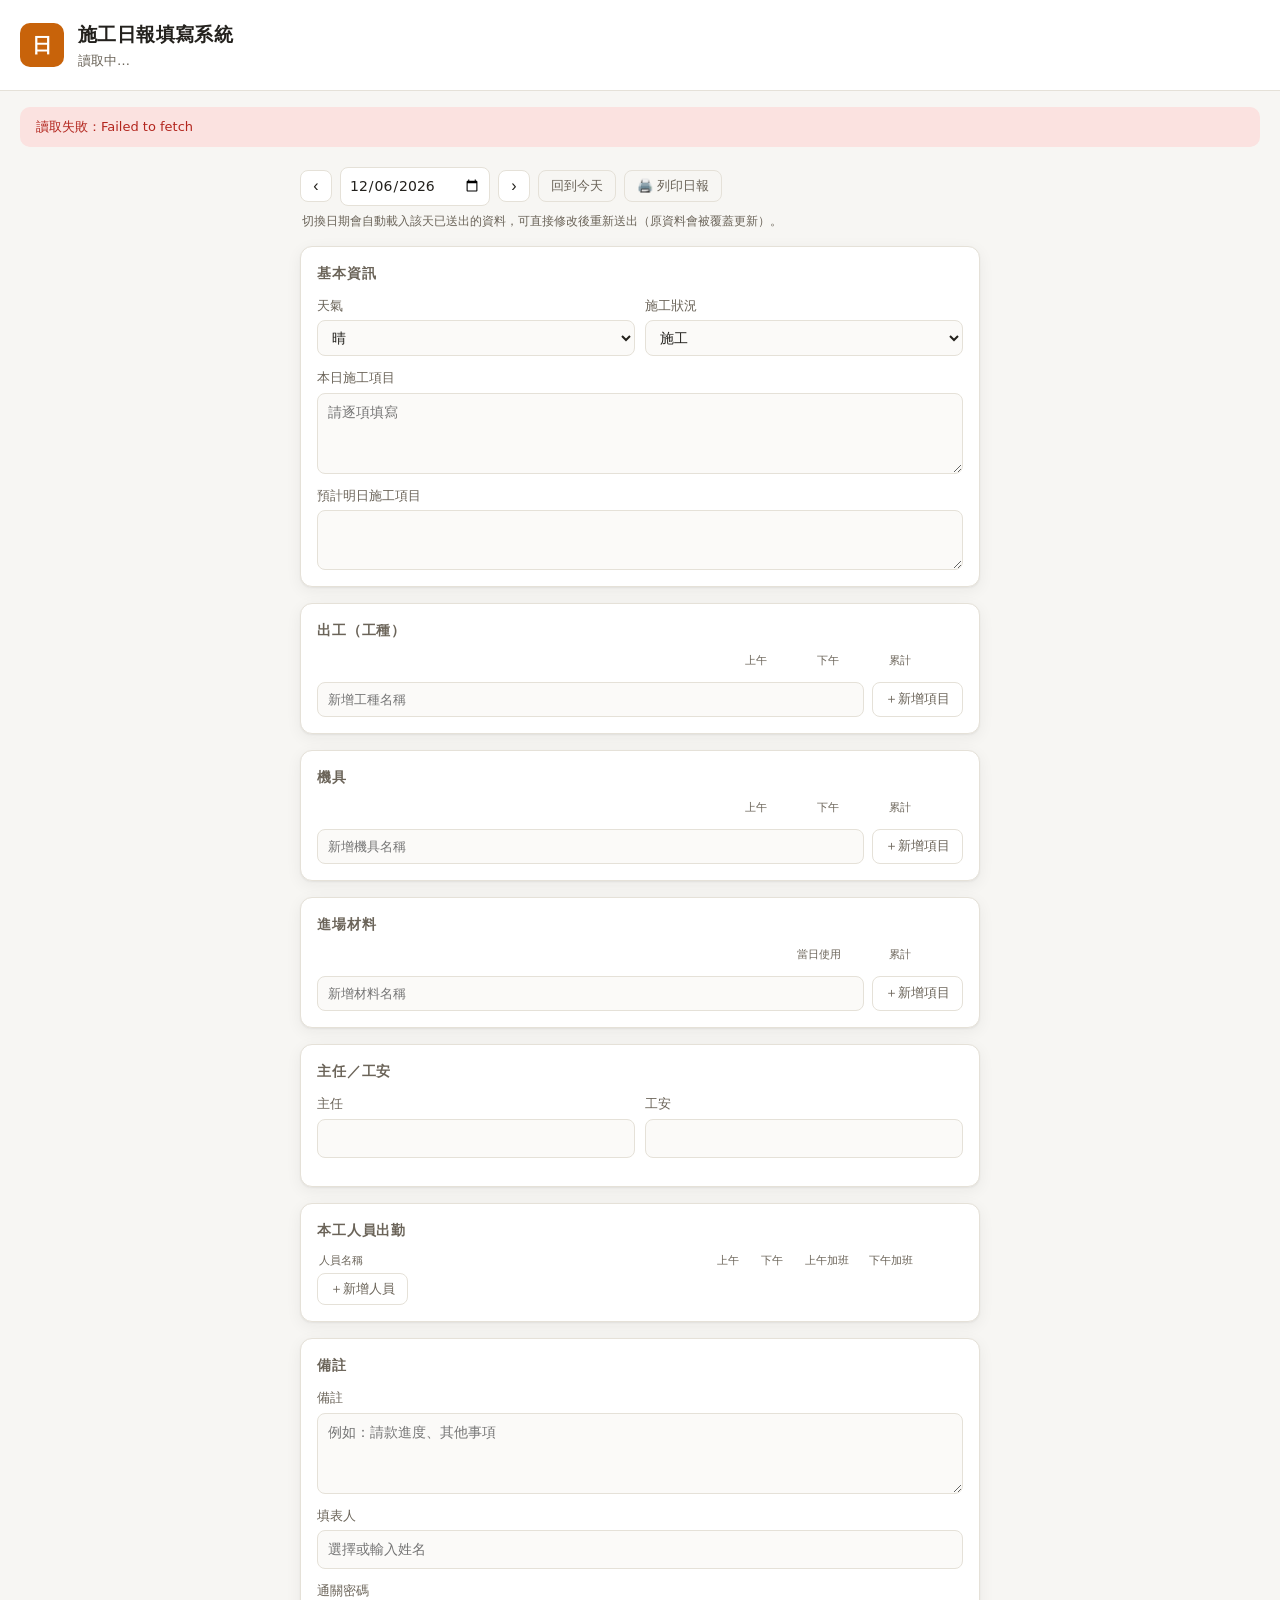
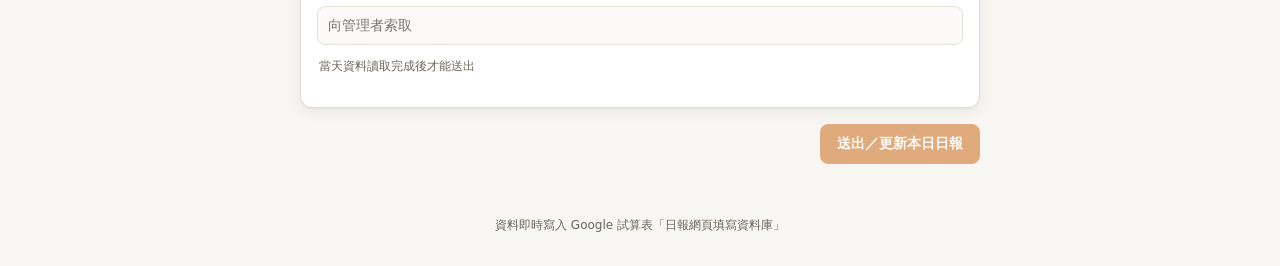
==== commit c40e7ad5: "日報網頁化第四輪：人員/加班對應、清空與移除資料(丙)、QA修正、xlsx雲端存檔階段1~3 - 主任/工安只填一次、本工出勤新增上午/下午加班與加班原因、列印版面比照範本 - 送出時以 clearI" ====
--- a/index.html
+++ b/index.html
@@ -5,7 +5,7 @@
 <meta name="viewport" content="width=device-width, initial-scale=1">
 <title id="pageTitle">施工日報填寫系統</title>
 <link rel="icon" href="data:image/svg+xml,%3Csvg xmlns='http://www.w3.org/2000/svg' viewBox='0 0 100 100'%3E%3Crect width='100' height='100' rx='20' fill='%23C8630A'/%3E%3Ctext x='50' y='68' font-size='50' text-anchor='middle' fill='white' font-family='Arial'%3E日%3C/text%3E%3C/svg%3E">
-<link rel="stylesheet" href="style.css">
+<link rel="stylesheet" href="style.css?v=20260920d">
 </head>
 <body>
 <header class="topbar">
@@ -27,6 +27,7 @@
       <input type="date" id="fDate">
       <button type="button" id="nextDayBtn" class="icon-btn" aria-label="後一天">›</button>
       <button type="button" id="todayBtn" class="ghost-btn">回到今天</button>
+      <button type="button" id="printReportBtn" class="ghost-btn">🖨️ 列印日報</button>
       <span id="loadStatus" class="load-status"></span>
     </div>
     <p class="field-hint">切換日期會自動載入該天已送出的資料，可直接修改後重新送出（原資料會被覆蓋更新）。</p>
@@ -60,32 +61,54 @@
       <h2>出工（工種）</h2>
       <div class="item-list-head"><span></span><span>上午</span><span>下午</span><span>累計</span></div>
       <div id="laborList" class="item-list"></div>
+      <div class="add-item-row">
+        <input type="text" id="laborNewName" placeholder="新增工種名稱">
+        <button type="button" id="laborAddBtn" class="ghost-btn">＋新增項目</button>
+      </div>
     </section>
 
     <section class="card">
       <h2>機具</h2>
       <div class="item-list-head"><span></span><span>上午</span><span>下午</span><span>累計</span></div>
       <div id="equipmentList" class="item-list"></div>
+      <div class="add-item-row">
+        <input type="text" id="equipmentNewName" placeholder="新增機具名稱">
+        <button type="button" id="equipmentAddBtn" class="ghost-btn">＋新增項目</button>
+      </div>
     </section>
 
     <section class="card">
       <h2>進場材料</h2>
       <div class="item-list-head material"><span></span><span>當日使用</span><span>累計</span></div>
       <div id="materialList" class="item-list"></div>
-    </section>
-
-    <section class="card">
-      <h2>加班人員／備註</h2>
+      <div class="add-item-row">
+        <input type="text" id="materialNewName" placeholder="新增材料名稱">
+        <button type="button" id="materialAddBtn" class="ghost-btn">＋新增項目</button>
+      </div>
+    </section>
+
+    <section class="card">
+      <h2>主任／工安</h2>
       <div class="field-row">
-        <label>加班人員（上午）
-          <input type="text" id="fOvertimeAM" placeholder="例：主任 陳易佐、粗工 2人">
-        </label>
-        <label>加班人員（下午）
-          <input type="text" id="fOvertimePM" placeholder="例：主任 陳易佐、粗工 2人">
-        </label>
-      </div>
+        <label>主任<input id="fDir" type="text" maxlength="20" autocomplete="off"></label>
+        <label>工安<input id="fSafe" type="text" maxlength="20" autocomplete="off"></label>
+      </div>
+    </section>
+
+    <section class="card">
+      <h2>本工人員出勤</h2>
+      <div class="attendance-head">
+        <span>人員名稱</span><span>上午</span><span>下午</span><span>上午加班</span><span>下午加班</span><span></span>
+      </div>
+      <div id="attendanceList"></div>
+      <button type="button" id="addAttendanceBtn" class="ghost-btn">＋新增人員</button>
+      <datalist id="peopleNames"></datalist>
+    </section>
+
+    <section class="card">
+      <h2>備註</h2>
       <label>備註
-        <input type="text" id="fRemark" placeholder="例如：請款進度、其他事項">
+        <textarea id="fRemark" rows="3" placeholder="例如：請款進度、其他事項"></textarea>
       </label>
       <label>填表人
         <input id="fReporter" list="reporterNames" placeholder="選擇或輸入姓名" required autocomplete="off" maxlength="20">
@@ -106,7 +129,98 @@
 
 <footer class="pagefoot">資料即時寫入 Google 試算表「日報網頁填寫資料庫」</footer>
 
-<script src="config.js"></script>
-<script src="app.js"></script>
+<!--
+  列印範本比照「D:\洲際液化天然氣接收站AI\日報格式.xlsx」實際欄位配置刻出來（用 openpyxl 讀取
+  該檔案的合併儲存格與標籤位置比對），不是憑印象刻的。版面上有兩處無法從資料直接對應，
+  已跟使用者確認過處理方式：
+  1. 人員/加班區塊：主任/工安為上午下午各填一個姓名；「本工」為固定文字；人員欄依本工出勤
+     的上午/下午勾選分區列出，加班時數與加班原因印在該人員同一列（範例加班欄右側原有4個
+     小格，合併成單一「加班原因」欄，總寬度不變）。
+  2. 範例第46~51列有一整塊沒有任何文字標籤的格線，判斷是原始表格「備註」欄位的所在位置，
+     故拿來放備註文字（做成單一邊框方塊而非重建看不出用途的細格線，功能對等但非逐格複製）。
+-->
+<div id="printDailyReport" class="print-report">
+  <table class="pr-head">
+    <tbody>
+      <tr><td colspan="2" class="pr-company" id="prCompany"></td></tr>
+      <tr><td colspan="2" class="pr-title">施　工　日　誌　／　日　報　表</td></tr>
+      <tr><td colspan="2">業主：<span id="prOwner"></span></td></tr>
+      <tr><td colspan="2">工程名稱：<span id="prProject"></span></td></tr>
+      <tr>
+        <td class="pr-half">合約金額：<span id="prContract"></span></td>
+        <td class="pr-half">日期：<span id="prYear"></span>年<span id="prMonth"></span>月<span id="prDay"></span>日</td>
+      </tr>
+      <tr>
+        <td class="pr-half">開工日期：<span id="prStartDate"></span></td>
+        <td class="pr-half">
+          天氣：<span id="prChkSun" class="pr-checkbox"></span>晴
+          <span id="prChkCloud" class="pr-checkbox"></span>陰
+          <span id="prChkRain" class="pr-checkbox"></span>雨
+          施工狀況：<span id="prChkWork" class="pr-checkbox"></span>施工
+          <span id="prChkRest" class="pr-checkbox"></span>休息
+        </td>
+      </tr>
+    </tbody>
+  </table>
+
+  <div class="pr-twocol">
+    <div class="pr-col-left">
+      <table class="pr-items">
+        <thead><tr><th>工種</th><th>上午</th><th>下午</th><th>累計</th></tr></thead>
+        <tbody id="prLaborRows"></tbody>
+      </table>
+      <table class="pr-items">
+        <thead><tr><th>機具</th><th>上午</th><th>下午</th><th>累計</th></tr></thead>
+        <tbody id="prEquipmentRows"></tbody>
+      </table>
+    </div>
+    <div class="pr-col-right">
+      <div class="pr-notebox">
+        <div class="pr-label-cell">本日施工項目</div>
+        <div class="pr-text-cell" id="prTodayWork"></div>
+        <div class="pr-label-cell">預計明日施工項目</div>
+        <div class="pr-text-cell" id="prTomorrowPlan"></div>
+      </div>
+    </div>
+  </div>
+
+  <div class="pr-twocol">
+    <div class="pr-col-left">
+      <table class="pr-items">
+        <thead><tr><th>材料</th><th>當日使用</th><th>累計</th></tr></thead>
+        <tbody id="prMaterialRows"></tbody>
+      </table>
+    </div>
+    <div class="pr-col-right">
+      <table class="pr-people">
+        <colgroup>
+          <col style="width:8%"><col style="width:9%"><col style="width:15%"><col style="width:9%"><col style="width:16%"><col style="width:9%"><col style="width:34%">
+        </colgroup>
+        <thead>
+          <tr><th></th><th colspan="2">主任／工安</th><th>本工</th><th>人員</th><th>加班</th><th>加班原因</th></tr>
+        </thead>
+        <tbody id="prPeopleRows"></tbody>
+      </table>
+    </div>
+  </div>
+
+  <div class="pr-remark-box">
+    <div class="pr-label-cell">備註</div>
+    <div class="pr-text-cell" id="prRemark"></div>
+  </div>
+
+  <table class="pr-sign">
+    <tbody>
+      <tr class="pr-sign-row">
+        <td>董事長</td>
+        <td>經理</td>
+        <td>填表人：<span id="prReporter"></span></td>
+      </tr>
+    </tbody>
+  </table>
+</div>
+
+<script src="config.js?v=20260920d"></script>
+<script src="app.js?v=20260920d"></script>
 </body>
 </html>
--- a/style.css
+++ b/style.css
@@ -197,6 +197,89 @@
   text-align: right;
 }
 
+.add-item-row {
+  display: flex;
+  gap: 8px;
+  margin-top: 8px;
+}
+.add-item-row input {
+  flex: 1;
+  font: inherit;
+  font-size: 13px;
+  color: var(--text);
+  background: var(--surface-2);
+  border: 1px solid var(--border);
+  border-radius: 8px;
+  padding: 7px 10px;
+}
+.add-item-row input:focus { outline: none; border-color: var(--accent); }
+
+.attendance-head {
+  display: grid;
+  grid-template-columns: minmax(0, 1fr) 36px 36px 56px 56px 28px;
+  gap: 8px;
+  font-size: 11px;
+  color: var(--text-muted);
+  padding: 0 2px 4px;
+}
+.attendance-row {
+  display: grid;
+  grid-template-columns: minmax(0, 1fr) 36px 36px 56px 56px 28px;
+  gap: 8px;
+  align-items: center;
+  padding: 4px 2px;
+}
+.attendance-row .att-reason { grid-column: 1 / -1; }
+.attendance-row select {
+  font: inherit;
+  font-size: 13px;
+  color: var(--text);
+  background: var(--surface-2);
+  border: 1px solid var(--border);
+  border-radius: 8px;
+  padding: 6px 4px;
+  width: 100%;
+}
+.attendance-row input[type="text"] {
+  font: inherit;
+  font-size: 13px;
+  color: var(--text);
+  background: var(--surface-2);
+  border: 1px solid var(--border);
+  border-radius: 8px;
+  padding: 6px 8px;
+  width: 100%;
+}
+.attendance-row input[type="number"] {
+  font: inherit;
+  font-size: 13px;
+  font-family: var(--font-num);
+  color: var(--text);
+  background: var(--surface-2);
+  border: 1px solid var(--border);
+  border-radius: 8px;
+  padding: 6px 4px;
+  width: 100%;
+  text-align: center;
+}
+.attendance-row input[type="checkbox"] { justify-self: center; width: 18px; height: 18px; }
+.attendance-row .remove-btn {
+  border: none;
+  background: transparent;
+  color: var(--text-muted);
+  cursor: pointer;
+  font-size: 15px;
+}
+.attendance-row .remove-btn:hover { color: var(--danger); }
+
+@media (max-width: 520px) {
+  /* 手機寬度：姓名獨佔一行，勾選與加班時數在下一行，避免姓名欄被擠到只剩一個字 */
+  .attendance-head,
+  .attendance-row { grid-template-columns: repeat(4, minmax(0, 1fr)) 28px; }
+  .attendance-head span:first-child { display: none; }
+  .attendance-row .att-name { grid-column: 1 / -1; }
+}
+
 .form-status {
   font-size: 13px;
   padding: 10px 12px;
@@ -232,3 +315,47 @@
   font-size: 12px;
   padding: 8px 0 32px;
 }
+
+/* ---------- 日報列印範本（平時隱藏，只有列印時顯示；比照「日報格式.xlsx」的雙欄版面） ---------- */
+.print-report { display: none; }
+.print-report table { width: 100%; border-collapse: collapse; font-size: 10.5px; color: #000; margin-bottom: 3px; }
+.print-report td, .print-report th { border: 1px solid #000; padding: 2px 5px; vertical-align: top; text-align: left; line-height: 1.3; }
+.print-report .pr-company { text-align: center; font-size: 12px; font-weight: 700; }
+.print-report .pr-title { text-align: center; font-size: 16px; font-weight: 700; letter-spacing: .25em; text-indent: .25em; padding: 4px 0; }
+.pr-half { width: 50%; }
+.pr-checkbox { display: inline-block; min-width: 12px; font-weight: 700; }
+
+.pr-items th { background: #f0f0f0; text-align: center; font-weight: 700; }
+.pr-items td:first-child { width: 46%; }
+.pr-items td:not(:first-child), .pr-items th:not(:first-child) { text-align: center; width: 18%; }
+
+.pr-twocol { display: flex; margin-bottom: 3px; }
+.pr-col-left { flex: 0 0 40%; }
+.pr-col-left table { margin-bottom: 0; }
+.pr-col-right { flex: 1; }
+.pr-col-right table { height: 100%; }
+
+.pr-notebox { border: 1px solid #000; border-left: none; height: 100%; display: flex; flex-direction: column; }
+.pr-notebox .pr-label-cell { flex: none; }
+.pr-notebox .pr-text-cell { flex: 1; border-top: 1px solid #000; }
+
+.pr-people { table-layout: fixed; }
+.pr-people td, .pr-people th { overflow-wrap: anywhere; word-break: break-all; }
+.pr-people th { background: #f0f0f0; font-weight: 700; font-size: 10px; padding: 2px 3px; border: 1px solid #000; }
+.pr-people td { font-size: 10px; padding: 1px 3px; border: 1px solid #000; height: 16px; text-align: center; }
+.pr-people-shift, .pr-people-label { text-align: center; font-weight: 700; background: #f0f0f0; }
+.pr-people-shift { width: 8%; }
+
+.pr-label-cell { font-weight: 700; background: #f0f0f0; padding: 2px 5px; font-size: 10.5px; }
+.pr-text-cell { white-space: pre-line; padding: 2px 5px; font-size: 10.5px; min-height: 18px; }
+.pr-remark-box { border: 1px solid #000; margin-bottom: 3px; min-height: 60px; display: flex; flex-direction: column; }
+.pr-remark-box .pr-text-cell { flex: 1; border-top: 1px solid #000; }
+
+.pr-sign-row td { height: 46px; text-align: center; font-weight: 700; vertical-align: top; padding-top: 4px; }
+
+@media print {
+  @page { size: A4; margin: 8mm; }
+  body.printing-report > *:not(.print-report) { display: none !important; }
+  body.printing-report .print-report { display: block; }
+  body.printing-report { background: #fff; }
+}
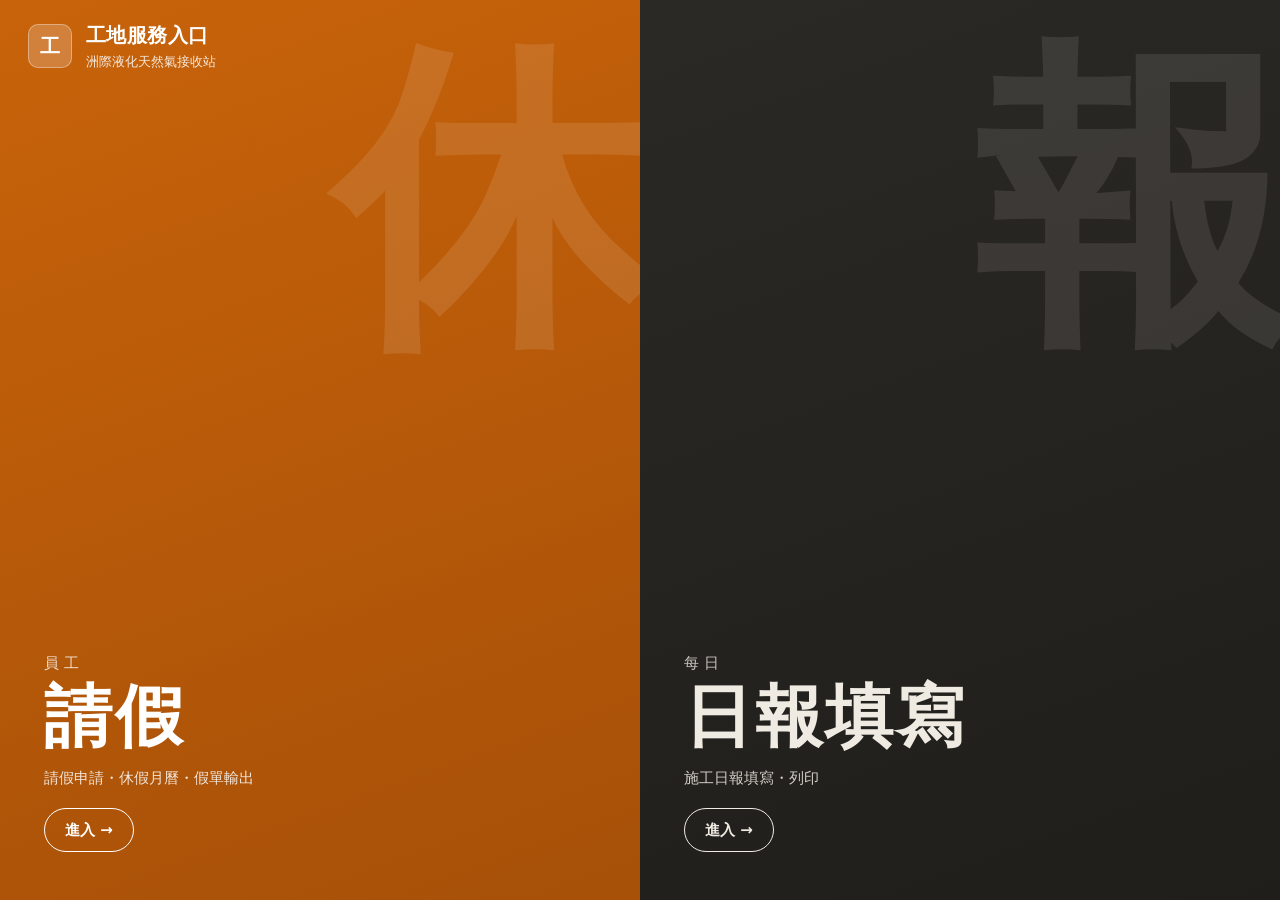
==== commit 50d5daec: "新增主頁入口（員工請假／日報填寫），月曆搬至 leave/，日報放入 daily/ - 主頁：左右分割大色塊（手機上下對半），兩個入口 - 休假月曆搬到 leave/（git mv 保留歷史），REA" ====
--- a/index.html
+++ b/index.html
@@ -3,224 +3,39 @@
 <head>
 <meta charset="UTF-8">
 <meta name="viewport" content="width=device-width, initial-scale=1">
-<title id="pageTitle">施工日報填寫系統</title>
-<link rel="icon" href="data:image/svg+xml,%3Csvg xmlns='http://www.w3.org/2000/svg' viewBox='0 0 100 100'%3E%3Crect width='100' height='100' rx='20' fill='%23C8630A'/%3E%3Ctext x='50' y='68' font-size='50' text-anchor='middle' fill='white' font-family='Arial'%3E日%3C/text%3E%3C/svg%3E">
-<link rel="stylesheet" href="style.css?v=20260920d">
+<title>工地服務入口</title>
+<link rel="icon" href="data:image/svg+xml,%3Csvg xmlns='http://www.w3.org/2000/svg' viewBox='0 0 100 100'%3E%3Crect width='100' height='100' rx='20' fill='%23C8630A'/%3E%3Ctext x='50' y='68' font-size='58' text-anchor='middle' fill='white' font-family='Arial'%3E工%3C/text%3E%3C/svg%3E">
+<link rel="stylesheet" href="style.css">
 </head>
 <body>
-<header class="topbar">
-  <div class="brand">
-    <span class="brand-mark" aria-hidden="true">日</span>
+<div class="split">
+  <header class="split-head">
+    <span class="brand-mark" aria-hidden="true">工</span>
     <div>
-      <h1 id="companyName">施工日報填寫系統</h1>
-      <p class="subtitle" id="projectName">讀取中…</p>
+      <h1>工地服務入口</h1>
+      <p>洲際液化天然氣接收站</p>
     </div>
-  </div>
-</header>
+  </header>
 
-<div id="errorBanner" class="banner banner-error" hidden></div>
+  <a class="panel panel-leave" href="leave/">
+    <span class="panel-mark" aria-hidden="true">休</span>
+    <span class="panel-text">
+      <span class="panel-kicker">員工</span>
+      <span class="panel-title">請假</span>
+      <span class="panel-desc">請假申請・休假月曆・假單輸出</span>
+    </span>
+    <span class="panel-go" aria-hidden="true">進入 →</span>
+  </a>
 
-<main>
-  <form id="reportForm">
-    <div class="date-bar">
-      <button type="button" id="prevDayBtn" class="icon-btn" aria-label="前一天">‹</button>
-      <input type="date" id="fDate">
-      <button type="button" id="nextDayBtn" class="icon-btn" aria-label="後一天">›</button>
-      <button type="button" id="todayBtn" class="ghost-btn">回到今天</button>
-      <button type="button" id="printReportBtn" class="ghost-btn">🖨️ 列印日報</button>
-      <span id="loadStatus" class="load-status"></span>
-    </div>
-    <p class="field-hint">切換日期會自動載入該天已送出的資料，可直接修改後重新送出（原資料會被覆蓋更新）。</p>
-
-    <section class="card">
-      <h2>基本資訊</h2>
-      <div class="field-row">
-        <label>天氣
-          <select id="fWeather">
-            <option value="晴">晴</option>
-            <option value="陰">陰</option>
-            <option value="雨">雨</option>
-          </select>
-        </label>
-        <label>施工狀況
-          <select id="fStatus">
-            <option value="施工">施工</option>
-            <option value="休息">休息</option>
-          </select>
-        </label>
-      </div>
-      <label>本日施工項目
-        <textarea id="fTodayWork" rows="3" placeholder="請逐項填寫"></textarea>
-      </label>
-      <label>預計明日施工項目
-        <textarea id="fTomorrowPlan" rows="2"></textarea>
-      </label>
-    </section>
-
-    <section class="card">
-      <h2>出工（工種）</h2>
-      <div class="item-list-head"><span></span><span>上午</span><span>下午</span><span>累計</span></div>
-      <div id="laborList" class="item-list"></div>
-      <div class="add-item-row">
-        <input type="text" id="laborNewName" placeholder="新增工種名稱">
-        <button type="button" id="laborAddBtn" class="ghost-btn">＋新增項目</button>
-      </div>
-    </section>
-
-    <section class="card">
-      <h2>機具</h2>
-      <div class="item-list-head"><span></span><span>上午</span><span>下午</span><span>累計</span></div>
-      <div id="equipmentList" class="item-list"></div>
-      <div class="add-item-row">
-        <input type="text" id="equipmentNewName" placeholder="新增機具名稱">
-        <button type="button" id="equipmentAddBtn" class="ghost-btn">＋新增項目</button>
-      </div>
-    </section>
-
-    <section class="card">
-      <h2>進場材料</h2>
-      <div class="item-list-head material"><span></span><span>當日使用</span><span>累計</span></div>
-      <div id="materialList" class="item-list"></div>
-      <div class="add-item-row">
-        <input type="text" id="materialNewName" placeholder="新增材料名稱">
-        <button type="button" id="materialAddBtn" class="ghost-btn">＋新增項目</button>
-      </div>
-    </section>
-
-    <section class="card">
-      <h2>主任／工安</h2>
-      <div class="field-row">
-        <label>主任<input id="fDir" type="text" maxlength="20" autocomplete="off"></label>
-        <label>工安<input id="fSafe" type="text" maxlength="20" autocomplete="off"></label>
-      </div>
-    </section>
-
-    <section class="card">
-      <h2>本工人員出勤</h2>
-      <div class="attendance-head">
-        <span>人員名稱</span><span>上午</span><span>下午</span><span>上午加班</span><span>下午加班</span><span></span>
-      </div>
-      <div id="attendanceList"></div>
-      <button type="button" id="addAttendanceBtn" class="ghost-btn">＋新增人員</button>
-      <datalist id="peopleNames"></datalist>
-    </section>
-
-    <section class="card">
-      <h2>備註</h2>
-      <label>備註
-        <textarea id="fRemark" rows="3" placeholder="例如：請款進度、其他事項"></textarea>
-      </label>
-      <label>填表人
-        <input id="fReporter" list="reporterNames" placeholder="選擇或輸入姓名" required autocomplete="off" maxlength="20">
-        <datalist id="reporterNames"></datalist>
-      </label>
-      <label>通關密碼
-        <input id="fPassword" type="password" autocomplete="off" placeholder="向管理者索取">
-      </label>
-      <p id="passwordHint" class="field-hint">請先輸入密碼才能送出</p>
-    </section>
-
-    <div id="formStatus" class="form-status" hidden></div>
-    <div class="submit-bar">
-      <button type="submit" id="submitBtn" class="action-btn action-primary">送出／更新本日日報</button>
-    </div>
-  </form>
-</main>
-
-<footer class="pagefoot">資料即時寫入 Google 試算表「日報網頁填寫資料庫」</footer>
-
-<!--
-  列印範本比照「D:\洲際液化天然氣接收站AI\日報格式.xlsx」實際欄位配置刻出來（用 openpyxl 讀取
-  該檔案的合併儲存格與標籤位置比對），不是憑印象刻的。版面上有兩處無法從資料直接對應，
-  已跟使用者確認過處理方式：
-  1. 人員/加班區塊：主任/工安為上午下午各填一個姓名；「本工」為固定文字；人員欄依本工出勤
-     的上午/下午勾選分區列出，加班時數與加班原因印在該人員同一列（範例加班欄右側原有4個
-     小格，合併成單一「加班原因」欄，總寬度不變）。
-  2. 範例第46~51列有一整塊沒有任何文字標籤的格線，判斷是原始表格「備註」欄位的所在位置，
-     故拿來放備註文字（做成單一邊框方塊而非重建看不出用途的細格線，功能對等但非逐格複製）。
--->
-<div id="printDailyReport" class="print-report">
-  <table class="pr-head">
-    <tbody>
-      <tr><td colspan="2" class="pr-company" id="prCompany"></td></tr>
-      <tr><td colspan="2" class="pr-title">施　工　日　誌　／　日　報　表</td></tr>
-      <tr><td colspan="2">業主：<span id="prOwner"></span></td></tr>
-      <tr><td colspan="2">工程名稱：<span id="prProject"></span></td></tr>
-      <tr>
-        <td class="pr-half">合約金額：<span id="prContract"></span></td>
-        <td class="pr-half">日期：<span id="prYear"></span>年<span id="prMonth"></span>月<span id="prDay"></span>日</td>
-      </tr>
-      <tr>
-        <td class="pr-half">開工日期：<span id="prStartDate"></span></td>
-        <td class="pr-half">
-          天氣：<span id="prChkSun" class="pr-checkbox"></span>晴
-          <span id="prChkCloud" class="pr-checkbox"></span>陰
-          <span id="prChkRain" class="pr-checkbox"></span>雨
-          施工狀況：<span id="prChkWork" class="pr-checkbox"></span>施工
-          <span id="prChkRest" class="pr-checkbox"></span>休息
-        </td>
-      </tr>
-    </tbody>
-  </table>
-
-  <div class="pr-twocol">
-    <div class="pr-col-left">
-      <table class="pr-items">
-        <thead><tr><th>工種</th><th>上午</th><th>下午</th><th>累計</th></tr></thead>
-        <tbody id="prLaborRows"></tbody>
-      </table>
-      <table class="pr-items">
-        <thead><tr><th>機具</th><th>上午</th><th>下午</th><th>累計</th></tr></thead>
-        <tbody id="prEquipmentRows"></tbody>
-      </table>
-    </div>
-    <div class="pr-col-right">
-      <div class="pr-notebox">
-        <div class="pr-label-cell">本日施工項目</div>
-        <div class="pr-text-cell" id="prTodayWork"></div>
-        <div class="pr-label-cell">預計明日施工項目</div>
-        <div class="pr-text-cell" id="prTomorrowPlan"></div>
-      </div>
-    </div>
-  </div>
-
-  <div class="pr-twocol">
-    <div class="pr-col-left">
-      <table class="pr-items">
-        <thead><tr><th>材料</th><th>當日使用</th><th>累計</th></tr></thead>
-        <tbody id="prMaterialRows"></tbody>
-      </table>
-    </div>
-    <div class="pr-col-right">
-      <table class="pr-people">
-        <colgroup>
-          <col style="width:8%"><col style="width:9%"><col style="width:15%"><col style="width:9%"><col style="width:16%"><col style="width:9%"><col style="width:34%">
-        </colgroup>
-        <thead>
-          <tr><th></th><th colspan="2">主任／工安</th><th>本工</th><th>人員</th><th>加班</th><th>加班原因</th></tr>
-        </thead>
-        <tbody id="prPeopleRows"></tbody>
-      </table>
-    </div>
-  </div>
-
-  <div class="pr-remark-box">
-    <div class="pr-label-cell">備註</div>
-    <div class="pr-text-cell" id="prRemark"></div>
-  </div>
-
-  <table class="pr-sign">
-    <tbody>
-      <tr class="pr-sign-row">
-        <td>董事長</td>
-        <td>經理</td>
-        <td>填表人：<span id="prReporter"></span></td>
-      </tr>
-    </tbody>
-  </table>
+  <a class="panel panel-daily" href="daily/">
+    <span class="panel-mark" aria-hidden="true">報</span>
+    <span class="panel-text">
+      <span class="panel-kicker">每日</span>
+      <span class="panel-title">日報填寫</span>
+      <span class="panel-desc">施工日報填寫・列印</span>
+    </span>
+    <span class="panel-go" aria-hidden="true">進入 →</span>
+  </a>
 </div>
-
-<script src="config.js?v=20260920d"></script>
-<script src="app.js?v=20260920d"></script>
 </body>
 </html>
--- a/style.css
+++ b/style.css
@@ -1,361 +1,106 @@
 :root {
   --bg: #F7F6F3;
-  --surface: #FFFFFF;
-  --surface-2: #FBFAF8;
   --text: #23211D;
-  --text-muted: #6B6459;
-  --border: #E5E1D8;
   --accent: #C8630A;
-  --accent-soft: #FBE7D4;
-  --full: #E8875A;
-  --full-soft: #FBDECE;
-  --danger: #B3261E;
-  --danger-soft: #FBE2E0;
-  --shadow: 0 1px 2px rgba(35,33,29,.06), 0 4px 16px rgba(35,33,29,.06);
-  --radius: 12px;
+  --accent-deep: #A65008;
+  --panel-2: #2B2925;
+  --panel-2-deep: #1F1E1B;
+  --on-dark: #EFEBE3;
   --font-ui: "Noto Sans TC", "PingFang TC", "Microsoft JhengHei", system-ui, sans-serif;
-  --font-num: "Roboto Mono", ui-monospace, "SFMono-Regular", Menlo, monospace;
 }
-
 @media (prefers-color-scheme: dark) {
   :root {
     --bg: #1B1A17;
-    --surface: #242220;
-    --surface-2: #2B2925;
-    --text: #EFEBE3;
-    --text-muted: #A69E90;
-    --border: #3A3733;
     --accent: #E08A3E;
-    --accent-soft: #3A2A18;
-    --full: #E08A3E;
-    --full-soft: #3D2A17;
-    --danger: #E5847D;
-    --danger-soft: #3A2220;
-    --shadow: 0 1px 2px rgba(0,0,0,.3), 0 4px 16px rgba(0,0,0,.3);
+    --accent-deep: #C8630A;
+    --panel-2: #33302B;
+    --panel-2-deep: #26241F;
   }
 }
 
 * { box-sizing: border-box; }
-html, body { margin: 0; padding: 0; }
-body {
-  background: var(--bg);
-  color: var(--text);
-  font-family: var(--font-ui);
-  line-height: 1.5;
+body { margin: 0; background: var(--bg); color: var(--text); font-family: var(--font-ui); line-height: 1.5; }
+
+/* 左右分割的兩大色塊；頂欄疊在上面 */
+.split {
+  position: relative;
+  display: grid;
+  grid-template-columns: 1fr 1fr;
+  min-height: 100vh;
+  min-height: 100dvh;
+}
+.split-head {
+  position: absolute;
+  top: 0; left: 0; right: 0;
+  z-index: 2;
+  display: flex;
+  align-items: center;
+  gap: 14px;
+  padding: 20px 28px;
+  color: #fff;
+  pointer-events: none;
+}
+.split-head h1 { margin: 0; font-size: 20px; letter-spacing: .02em; }
+.split-head p { margin: 2px 0 0; font-size: 13px; opacity: .85; }
+.brand-mark {
+  display: inline-flex; align-items: center; justify-content: center;
+  width: 44px; height: 44px; border-radius: 10px;
+  background: rgba(255,255,255,.2); color: #fff; font-weight: 700; font-size: 20px; flex: none;
+  border: 1px solid rgba(255,255,255,.35);
 }
 
-.topbar {
-  display: flex;
-  align-items: center;
-  padding: 20px 20px;
-  border-bottom: 1px solid var(--border);
-  background: var(--surface);
-}
-.brand { display: flex; align-items: center; gap: 14px; }
-.brand-mark {
-  display: inline-flex;
-  align-items: center;
-  justify-content: center;
-  width: 44px; height: 44px;
-  border-radius: 10px;
-  background: var(--accent);
-  color: #fff;
-  font-weight: 700;
-  font-size: 20px;
-  flex: none;
-}
-.topbar h1 { font-size: 19px; margin: 0; letter-spacing: .02em; }
-.subtitle { margin: 2px 0 0; font-size: 13px; color: var(--text-muted); }
-
-.banner {
-  margin: 16px 20px 0;
-  padding: 10px 16px;
-  border-radius: 10px;
-  background: var(--accent-soft);
-  font-size: 13px;
-}
-.banner-error { background: var(--danger-soft); color: var(--danger); }
-
-main { max-width: 720px; margin: 0 auto; padding: 20px; }
-
-.date-bar {
-  display: flex;
-  align-items: center;
-  gap: 8px;
-  margin-bottom: 6px;
-  flex-wrap: wrap;
-}
-.date-bar input[type="date"] {
-  font: inherit;
-  font-size: 14px;
-  color: var(--text);
-  background: var(--surface);
-  border: 1px solid var(--border);
-  border-radius: 8px;
-  padding: 7px 8px;
-}
-.load-status { font-size: 12px; color: var(--text-muted); }
-.icon-btn {
-  width: 32px; height: 32px;
-  border-radius: 8px;
-  border: 1px solid var(--border);
-  background: var(--surface);
-  color: var(--text);
-  font-size: 16px;
-  cursor: pointer;
-}
-.icon-btn:hover { background: var(--surface-2); }
-.ghost-btn {
-  border: 1px solid var(--border);
-  background: transparent;
-  color: var(--text-muted);
-  border-radius: 8px;
-  padding: 6px 12px;
-  font-size: 13px;
-  cursor: pointer;
-}
-.ghost-btn:hover { color: var(--text); border-color: var(--accent); }
-
-.field-hint { margin: 4px 2px 16px; font-size: 12px; color: var(--text-muted); }
-
-.card {
-  background: var(--surface);
-  border: 1px solid var(--border);
-  border-radius: var(--radius);
-  padding: 16px;
-  box-shadow: var(--shadow);
-  margin-bottom: 16px;
-}
-.card h2 { font-size: 14px; margin: 0 0 12px; color: var(--text-muted); text-transform: uppercase; letter-spacing: .06em; }
-
-.card label {
+.panel {
+  position: relative;
   display: flex;
   flex-direction: column;
-  gap: 5px;
-  font-size: 13px;
-  color: var(--text-muted);
-  margin-bottom: 12px;
+  justify-content: flex-end;
+  gap: 18px;
+  padding: 96px 44px 48px;
+  color: #fff;
+  text-decoration: none;
+  overflow: hidden;
+  transition: filter .2s ease;
 }
-.card label:last-child { margin-bottom: 0; }
-.card input, .card select, .card textarea {
-  font: inherit;
-  font-size: 14px;
-  color: var(--text);
-  background: var(--surface-2);
-  border: 1px solid var(--border);
-  border-radius: 8px;
-  padding: 8px 10px;
-  width: 100%;
+.panel-leave { background: linear-gradient(160deg, var(--accent) 0%, var(--accent-deep) 100%); }
+.panel-daily { background: linear-gradient(160deg, var(--panel-2) 0%, var(--panel-2-deep) 100%); color: var(--on-dark); }
+.panel:hover { filter: brightness(1.08); }
+.panel:focus-visible { outline: 4px solid #fff; outline-offset: -8px; }
+
+/* 巨大的浮水印字 */
+.panel-mark {
+  position: absolute;
+  right: -12px; top: 40px;
+  font-size: min(46vw, 320px);
+  font-weight: 800;
+  line-height: 1;
+  opacity: .10;
+  pointer-events: none;
+  user-select: none;
 }
-.card input:focus, .card select:focus, .card textarea:focus {
-  outline: none;
-  border-color: var(--accent);
+.panel-text { position: relative; display: flex; flex-direction: column; gap: 6px; }
+.panel-kicker { font-size: 15px; letter-spacing: .3em; opacity: .8; }
+.panel-title { font-size: clamp(40px, 6vw, 68px); font-weight: 800; line-height: 1.1; letter-spacing: .04em; }
+.panel-desc { font-size: 15px; opacity: .85; margin-top: 6px; }
+.panel-go {
+  position: relative;
+  align-self: flex-start;
+  padding: 10px 20px;
+  border: 1.5px solid currentColor;
+  border-radius: 999px;
+  font-size: 15px;
+  font-weight: 600;
+  transition: background .15s ease, color .15s ease;
 }
-.card textarea { resize: vertical; font-family: inherit; }
-.field-row { display: grid; grid-template-columns: minmax(0, 1fr) minmax(0, 1fr); gap: 10px; }
-@media (max-width: 480px) {
-  .field-row { grid-template-columns: 1fr; }
+.panel-leave:hover .panel-go { background: #fff; color: var(--accent-deep); }
+.panel-daily:hover .panel-go { background: var(--on-dark); color: var(--panel-2-deep); }
+
+/* 手機：上下分割 */
+@media (max-width: 720px) {
+  .split { grid-template-columns: 1fr; grid-template-rows: 1fr 1fr; }
+  .split-head { padding: 16px; }
+  .panel { padding: 84px 20px 28px; gap: 12px; }
+  .panel-daily { padding-top: 28px; }
+  .panel-title { font-size: 44px; }
+  .panel-mark { font-size: 44vw; top: 20px; }
 }
-
-.item-list-head {
-  display: grid;
-  grid-template-columns: 1fr 64px 64px 72px;
-  gap: 8px;
-  font-size: 11px;
-  color: var(--text-muted);
-  padding: 0 2px 4px;
-}
-.item-list-head.material { grid-template-columns: 1fr 84px 72px; }
-.item-list { display: flex; flex-direction: column; gap: 6px; }
-.item-row {
-  display: grid;
-  grid-template-columns: 1fr 64px 64px 72px;
-  gap: 8px;
-  align-items: center;
-  padding: 4px 2px;
-}
-.item-row.material { grid-template-columns: 1fr 84px 72px; }
-.item-row .item-name { font-size: 13px; }
-.item-row input {
-  font: inherit;
-  font-size: 13px;
-  font-family: var(--font-num);
-  color: var(--text);
-  background: var(--surface-2);
-  border: 1px solid var(--border);
-  border-radius: 8px;
-  padding: 6px 6px;
-  width: 100%;
-  text-align: center;
-}
-.item-row input:focus { outline: none; border-color: var(--accent); }
-.item-row .item-cumulative {
-  font-family: var(--font-num);
-  font-variant-numeric: tabular-nums;
-  font-size: 12px;
-  color: var(--text-muted);
-  text-align: right;
-}
-
-.add-item-row {
-  display: flex;
-  gap: 8px;
-  margin-top: 8px;
-}
-.add-item-row input {
-  flex: 1;
-  font: inherit;
-  font-size: 13px;
-  color: var(--text);
-  background: var(--surface-2);
-  border: 1px solid var(--border);
-  border-radius: 8px;
-  padding: 7px 10px;
-}
-.add-item-row input:focus { outline: none; border-color: var(--accent); }
-
-.attendance-head {
-  display: grid;
-  grid-template-columns: minmax(0, 1fr) 36px 36px 56px 56px 28px;
-  gap: 8px;
-  font-size: 11px;
-  color: var(--text-muted);
-  padding: 0 2px 4px;
-}
-.attendance-row {
-  display: grid;
-  grid-template-columns: minmax(0, 1fr) 36px 36px 56px 56px 28px;
-  gap: 8px;
-  align-items: center;
-  padding: 4px 2px;
-}
-.attendance-row .att-reason { grid-column: 1 / -1; }
-.attendance-row select {
-  font: inherit;
-  font-size: 13px;
-  color: var(--text);
-  background: var(--surface-2);
-  border: 1px solid var(--border);
-  border-radius: 8px;
-  padding: 6px 4px;
-  width: 100%;
-}
-.attendance-row input[type="text"] {
-  font: inherit;
-  font-size: 13px;
-  color: var(--text);
-  background: var(--surface-2);
-  border: 1px solid var(--border);
-  border-radius: 8px;
-  padding: 6px 8px;
-  width: 100%;
-}
-.attendance-row input[type="number"] {
-  font: inherit;
-  font-size: 13px;
-  font-family: var(--font-num);
-  color: var(--text);
-  background: var(--surface-2);
-  border: 1px solid var(--border);
-  border-radius: 8px;
-  padding: 6px 4px;
-  width: 100%;
-  text-align: center;
-}
-.attendance-row input[type="checkbox"] { justify-self: center; width: 18px; height: 18px; }
-.attendance-row .remove-btn {
-  border: none;
-  background: transparent;
-  color: var(--text-muted);
-  cursor: pointer;
-  font-size: 15px;
-}
-.attendance-row .remove-btn:hover { color: var(--danger); }
-
-@media (max-width: 520px) {
-  /* 手機寬度：姓名獨佔一行，勾選與加班時數在下一行，避免姓名欄被擠到只剩一個字 */
-  .attendance-head,
-  .attendance-row { grid-template-columns: repeat(4, minmax(0, 1fr)) 28px; }
-  .attendance-head span:first-child { display: none; }
-  .attendance-row .att-name { grid-column: 1 / -1; }
-}
-
-.form-status {
-  font-size: 13px;
-  padding: 10px 12px;
-  border-radius: 8px;
-  background: var(--accent-soft);
-  margin-bottom: 12px;
-}
-.form-status.error { background: var(--danger-soft); color: var(--danger); }
-.form-status.success { background: var(--full-soft); }
-
-.action-btn {
-  border: 1px solid var(--border);
-  background: var(--surface);
-  color: var(--text);
-  border-radius: 8px;
-  padding: 10px 16px;
-  font-size: 14px;
-  cursor: pointer;
-}
-.action-primary {
-  background: var(--accent);
-  border-color: var(--accent);
-  color: #fff;
-  font-weight: 700;
-}
-.action-primary:hover { opacity: .9; }
-.action-btn:disabled { opacity: .5; cursor: not-allowed; }
-.submit-bar { display: flex; justify-content: flex-end; padding-bottom: 24px; }
-
-.pagefoot {
-  text-align: center;
-  color: var(--text-muted);
-  font-size: 12px;
-  padding: 8px 0 32px;
-}
-
-/* ---------- 日報列印範本（平時隱藏，只有列印時顯示；比照「日報格式.xlsx」的雙欄版面） ---------- */
-.print-report { display: none; }
-.print-report table { width: 100%; border-collapse: collapse; font-size: 10.5px; color: #000; margin-bottom: 3px; }
-.print-report td, .print-report th { border: 1px solid #000; padding: 2px 5px; vertical-align: top; text-align: left; line-height: 1.3; }
-.print-report .pr-company { text-align: center; font-size: 12px; font-weight: 700; }
-.print-report .pr-title { text-align: center; font-size: 16px; font-weight: 700; letter-spacing: .25em; text-indent: .25em; padding: 4px 0; }
-.pr-half { width: 50%; }
-.pr-checkbox { display: inline-block; min-width: 12px; font-weight: 700; }
-
-.pr-items th { background: #f0f0f0; text-align: center; font-weight: 700; }
-.pr-items td:first-child { width: 46%; }
-.pr-items td:not(:first-child), .pr-items th:not(:first-child) { text-align: center; width: 18%; }
-
-.pr-twocol { display: flex; margin-bottom: 3px; }
-.pr-col-left { flex: 0 0 40%; }
-.pr-col-left table { margin-bottom: 0; }
-.pr-col-right { flex: 1; }
-.pr-col-right table { height: 100%; }
-
-.pr-notebox { border: 1px solid #000; border-left: none; height: 100%; display: flex; flex-direction: column; }
-.pr-notebox .pr-label-cell { flex: none; }
-.pr-notebox .pr-text-cell { flex: 1; border-top: 1px solid #000; }
-
-.pr-people { table-layout: fixed; }
-.pr-people td, .pr-people th { overflow-wrap: anywhere; word-break: break-all; }
-.pr-people th { background: #f0f0f0; font-weight: 700; font-size: 10px; padding: 2px 3px; border: 1px solid #000; }
-.pr-people td { font-size: 10px; padding: 1px 3px; border: 1px solid #000; height: 16px; text-align: center; }
-.pr-people-shift, .pr-people-label { text-align: center; font-weight: 700; background: #f0f0f0; }
-.pr-people-shift { width: 8%; }
-
-.pr-label-cell { font-weight: 700; background: #f0f0f0; padding: 2px 5px; font-size: 10.5px; }
-.pr-text-cell { white-space: pre-line; padding: 2px 5px; font-size: 10.5px; min-height: 18px; }
-.pr-remark-box { border: 1px solid #000; margin-bottom: 3px; min-height: 60px; display: flex; flex-direction: column; }
-.pr-remark-box .pr-text-cell { flex: 1; border-top: 1px solid #000; }
-
-.pr-sign-row td { height: 46px; text-align: center; font-weight: 700; vertical-align: top; padding-top: 4px; }
-
-@media print {
-  @page { size: A4; margin: 8mm; }
-  body.printing-report > *:not(.print-report) { display: none !important; }
-  body.printing-report .print-report { display: block; }
-  body.printing-report { background: #fff; }
-}
+@media (prefers-reduced-motion: reduce) { .panel, .panel-go { transition: none; } }
